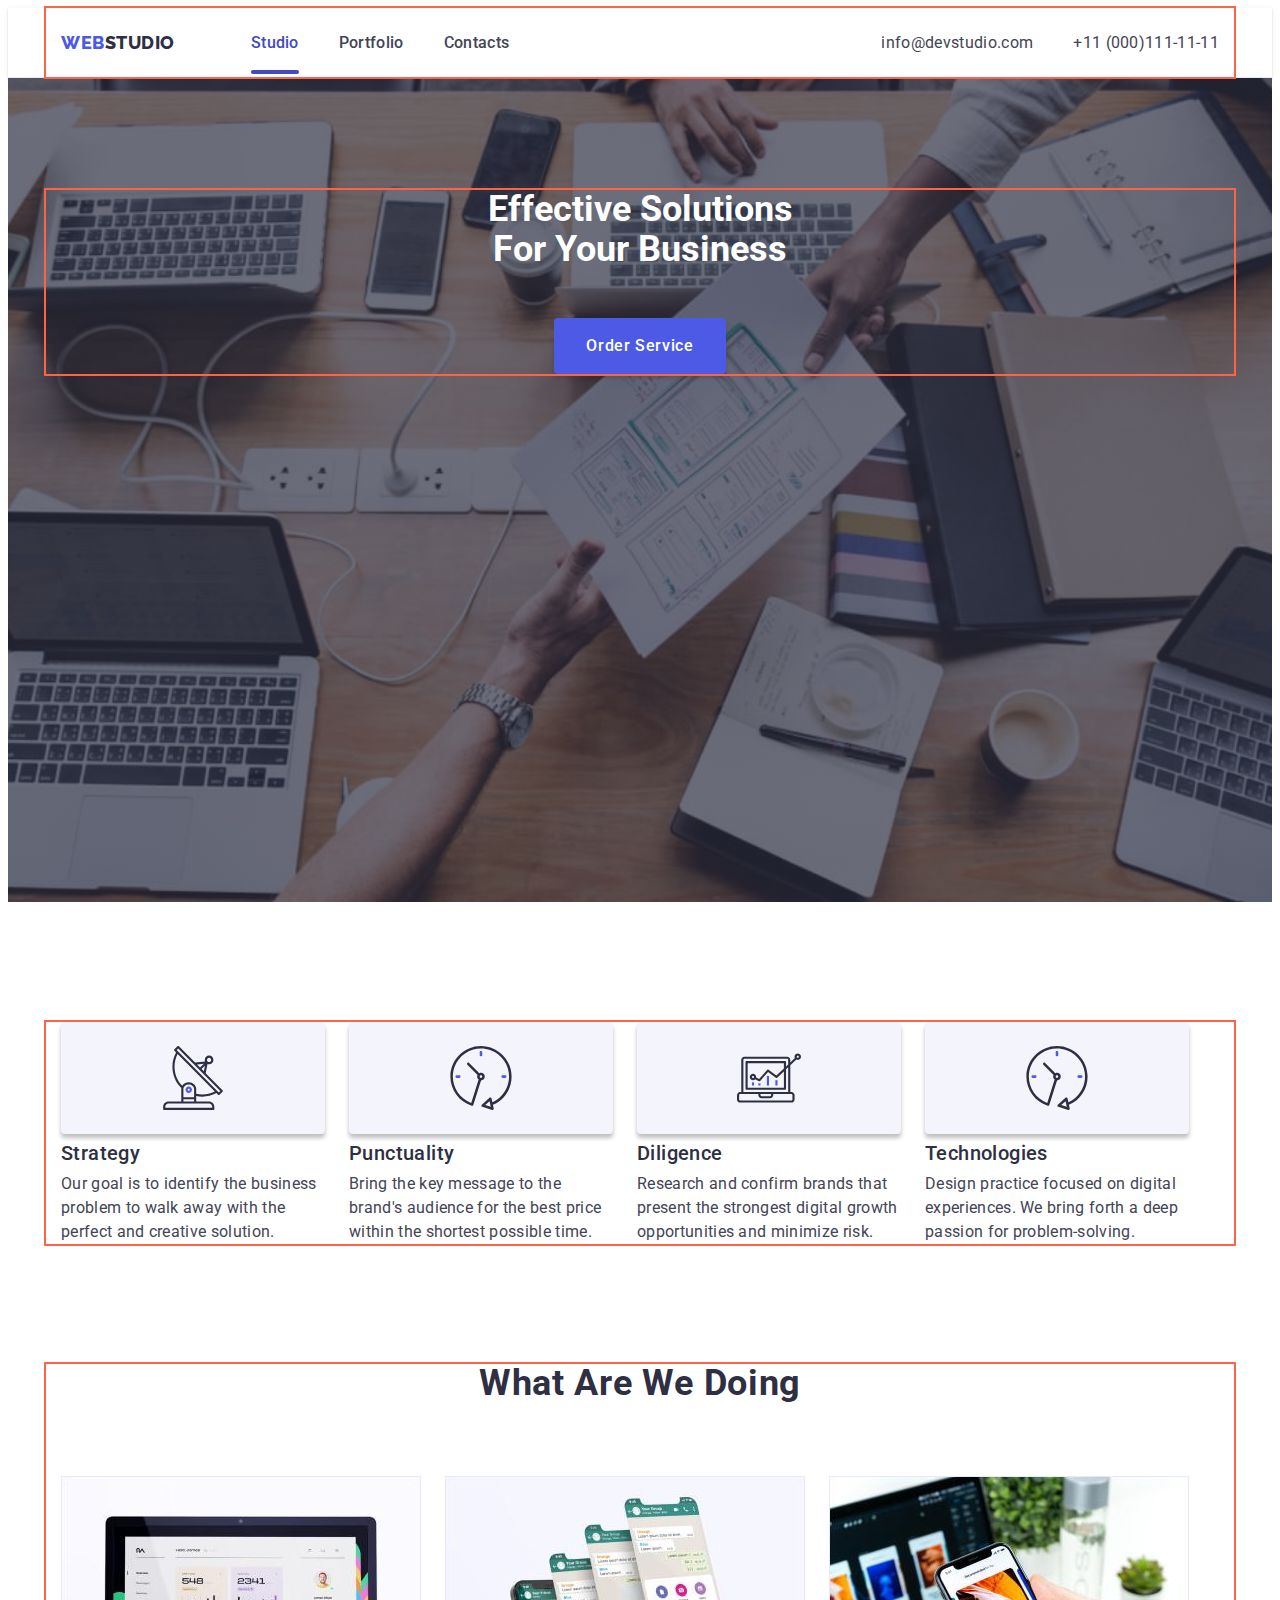
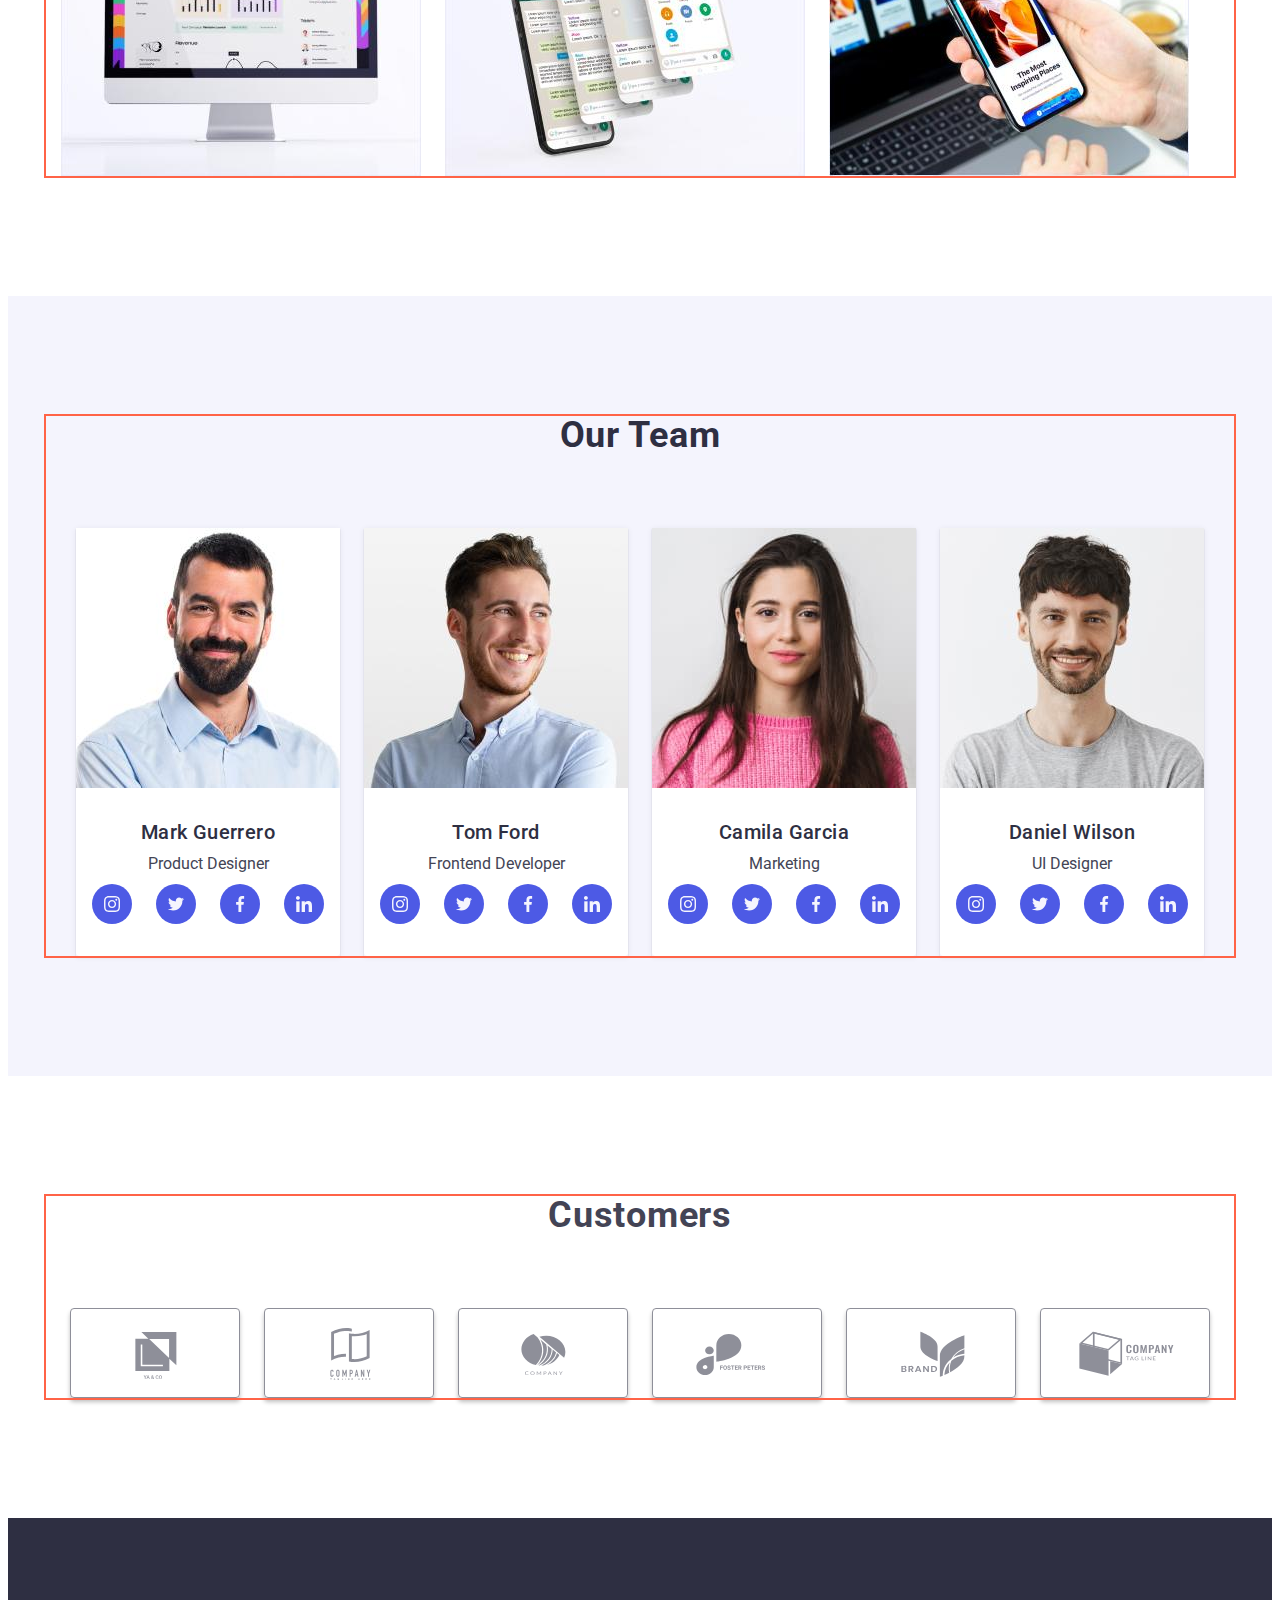
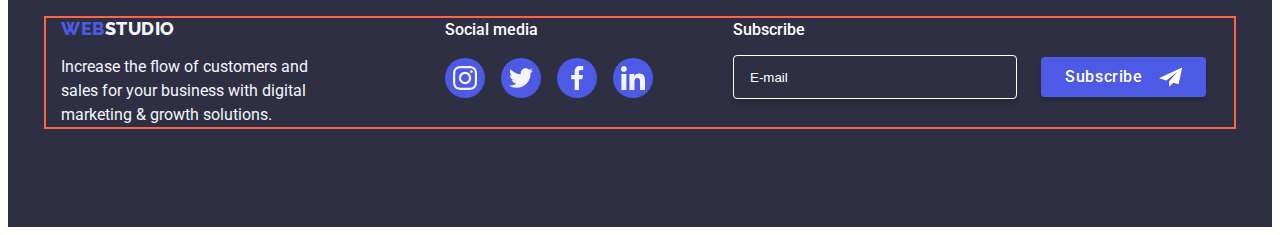
==== index.html @ 915364b1 "final" ====
<!DOCTYPE html>
<html lang="en">

<head>
    <meta charset="UTF-8">
    <meta http-equiv="X-UA-Compatible" content="IE=edge">
    <meta name="viewport" content="width=device-width, initial-scale=1.0">
    <title>WebStudio</title>
    <link rel="preconnect" href="https://fonts.googleapis.com">
    <link rel="preconnect" href="https://fonts.gstatic.com" crossorigin>
    <link
        href="https://fonts.googleapis.com/css2?family=Raleway:wght@800&family=Roboto:wght@400;500;700;900&display=swap"
        rel="stylesheet">
    <link rel="stylesheet" href="https://cdnjs.cloudflare.com/ajax/libs/modern-normalize/1.1.0/modern-normalize.min.css"
        integrity="sha512-wpPYUAdjBVSE4KJnH1VR1HeZfpl1ub8YT/NKx4PuQ5NmX2tKuGu6U/JRp5y+Y8XG2tV+wKQpNHVUX03MfMFn9Q=="
        crossorigin="anonymous" referrerpolicy="no-referrer">
    <link rel="stylesheet" href="./css/styles.css">
</head>

<body>

    <!-- headder -->
    <header class="header">
        <div class="container header-container">
            <nav class="header-nav">
                <a href="./index.html" class="logo link">Web<span class="header-logo">Studio</span> </a>

                <button class="menu-toggler js-open-menu" type="_button" aria-expanded="false"
                    aria-controls="mobile menu">
                    <svg class="toggler-icon" width="32" height="22">
                        <use href="./images/icon.svg#icon-menu-hamburger"></use>
                    </svg>
                </button>
                <ul class="nav-list list">
                    <li class="nav-item"><a href="./index.html" class="header-link link current">Studio</a></li>
                    <li class="nav-item"><a href="./portfolio.html" class="header-link link">Portfolio</a></li>
                    <li class="nav-item"><a href="" class="header-link link">Contacts</a></li>
                </ul>
            </nav>
            <address class="contacts">
                <ul class="contacts-list list">
                    <li class="contact-item"><a href="mailto:info@devstudio.com"
                            class="contact-link link">info@devstudio.com</a></li>
                    <li class="contact-item"><a href="tel:+110001111111" class="contact-link link">+11
                            (000)111-11-11</a></li>
                </ul>
            </address>
        </div>
    </header>
    <main>
        <!-- Hero section -->
        <section class="hero">
            <div class="container">
                <h1 class="hero-title">Effective Solutions
                    for Your Business</h1>
                <button data-modal-open type="button" class="hero-btn btn">Order Service</button>
            </div>



        </section>

        <!-- Features -->
        <section class="features">
            <div class="container">
                <h2 class="title visually-hidden">features</h2>
                <!--  Скрытый заголовок, используем для ассистивных технологий и индексатор -->

                <ul class="features-list list">

                    <li class="features-item">
                        <div class="container-features-icons"> <svg class="features-icon" width="64" height="64">
                                <use href="./images/icon.svg#icon-antenna"></use>
                            </svg></div>

                        <h3 class="features-title title">Strategy</h3>
                        <p class="features-text text">Our goal is to identify the business
                            problem to walk away with the perfect and creative solution.</p>
                    </li>
                    <li class="features-item">
                        <div class="container-features-icons"> <svg class="features-icon" width="64" height="64">
                                <use href="./images/icon.svg#icon-clock"></use>
                            </svg></div>
                        <h3 class="features-title title">Punctuality</h3>
                        <p class="features-text text">Bring the key message to the brand's audience for the best price
                            within the shortest possible
                            time.
                        </p>
                    </li>
                    <li class="features-item">
                        <div class="container-features-icons"> <svg class="features-icon" width="64" height="64">
                                <use href="./images/icon.svg#icon-diagram"></use>
                            </svg></div>
                        <h3 class="features-title title">Diligence</h3>
                        <p class="features-text text">Research and confirm brands that present the strongest digital
                            growth
                            opportunities and minimize
                            risk.
                        </p>
                    </li>
                    <li class="features-item">
                        <div class="container-features-icons"> <svg class="features-icon" width="64" height="64" class="icon-astronaut">
                                <use href="./images/icon.svg#icon-clock"></use>
                            </svg></div>
                        <h3 class="features-title title">Technologies</h3>
                        <p class="features-text text">Design practice focused on digital experiences. We bring forth a
                            deep
                            passion for
                            problem-solving.
                        </p>
                    </li>
                </ul>
            </div>

        </section>

        <!-- What are we doing -->
        <section class="work">
            <div class="container">
                <h2 class="work-title title">What are we doing</h2>
                <ul class="work-list list">
                    <li class="work-item"><img class="work-img" src="./images/Section1-1.jpg" alt="desktop monitor"
                            width="360"></li>
                    <li class="work-item"><img class="work-img" src="./images/Section1-2.jpg" alt="mobile application"
                            width="360"></li>
                    <li class="work-item"><img class="work-img" src="./images/Section1-3.jpg" alt="mobile phone"
                            width="360"></li>

                </ul>
            </div>

        </section>

        <!-- Our Team -->
        <section class="team">
            <div class="container">
                <h2 class="team-title title">Our Team</h2>
                <ul class="team-list list">
                    <li class="team-item"><img class="team-img" src="./images/Mark-Guerrero.jpg"
                            alt="Mark Guerrero's photo" width="264">
                        <div class="team-description">
                            <h3 class=" team-subtitle title">Mark Guerrero</h3>
                            <p class="team-text text">Product Designer</p>
                            <ul class="team-icons-list">
                                <li class="team-icons-item list"><a href="https://www.instagram.com"
                                        aria-label="instagram logo" target="_blank" rel="noopener norefferer"
                                        class="team-icons-link"><svg class="team-icons" width="16" height="16">
                                            <use href="./images/icon.svg#icon-instagram"></use>
                                        </svg></a></li>
                                <li class="team-icons-item list"><a href="https://www.twitter.com"
                                        aria-label="twitter logo" target="_blank" rel="noopener norefferer"
                                        class="team-icons-link"><svg class="team-icons" width="16" height="16">
                                            <use href="./images/icon.svg#icon-twitter"></use>
                                        </svg></a></li>
                                <li class="team-icons-item list"><a href="https://www.facebook.com"
                                        aria-label="facebook logo" target="_blank" rel="noopener norefferer"
                                        class="team-icons-link"><svg class="team-icons" width="16" height="16">
                                            <use href="./images/icon.svg#icon-facebook"></use>
                                        </svg></a></li>
                                <li class="team-icons-item list"><a href="https://wwww.linkedin.com"
                                        aria-label="linkedIn logo" target="_blank" rel="noopener norefferer"
                                        class="team-icons-link"><svg class="team-icons" width="16" height="16">
                                            <use href="./images/icon.svg#icon-linkedin"></use>
                                        </svg></a></li>
                            </ul>
                        </div>

                    </li>
                    <li class="team-item"><img class="team-img" src="./images/Tom-Ford.jpg" alt="Tom Ford's photo"
                            width="264">
                        <div class="team-description">
                            <h3 class=" team-subtitle title">Tom Ford</h3>
                            <p class="team-text text">Frontend Developer</p>
                            <ul class="team-icons-list">
                                <li class="team-icons-item list"><a href="https://www.instagram.com"
                                        aria-label="instagram logo" target="_blank" rel="noopener norefferer"
                                        class="team-icons-link"><svg class="team-icons" width="16" height="16">
                                            <use href="./images/icon.svg#icon-instagram"></use>
                                        </svg></a></li>
                                <li class="team-icons-item list"><a href="https://www.twitter.com"
                                        aria-label="twitter logo" target="_blank" rel="noopener norefferer"
                                        class="team-icons-link"><svg class="team-icons" width="16" height="16">
                                            <use href="./images/icon.svg#icon-twitter"></use>
                                        </svg></a></li>
                                <li class="team-icons-item list"><a href="https://www.facebook.com"
                                        aria-label="facebook logo" target="_blank" rel="noopener norefferer"
                                        class="team-icons-link"><svg class="team-icons" width="16" height="16">
                                            <use href="./images/icon.svg#icon-facebook"></use>
                                        </svg></a></li>
                                <li class="team-icons-item list"><a href="https://wwww.linkedin.com"
                                        aria-label="linkedIn logo" target="_blank" rel="noopener norefferer"
                                        class="team-icons-link"><svg class="team-icons" width="16" height="16">
                                            <use href="./images/icon.svg#icon-linkedin"></use>
                                        </svg></a></li>
                            </ul>
                        </div>

                    </li>
                    <li class="team-item"><img class="team-img" src="./images/Camila-Garcia.jpg"
                            alt="Camila Garcia's photo" width="264">
                        <div class="team-description">
                            <h3 class=" team-subtitle title">Camila Garcia</h3>
                            <p class="team-text text">Marketing</p>
                            <ul class="team-icons-list">
                                <li class="team-icons-item list"><a href="https://www.instagram.com"
                                        aria-label="instagram logo" target="_blank" rel="noopener norefferer"
                                        class="team-icons-link"><svg class="team-icons" width="16" height="16">
                                            <use href="./images/icon.svg#icon-instagram"></use>
                                        </svg></a></li>
                                <li class="team-icons-item list"><a href="https://www.twitter.com"
                                        aria-label="twitter logo" target="_blank" rel="noopener norefferer"
                                        class="team-icons-link"><svg class="team-icons" width="16" height="16">
                                            <use href="./images/icon.svg#icon-twitter"></use>
                                        </svg></a></li>
                                <li class="team-icons-item list"><a href="https://www.facebook.com"
                                        aria-label="facebook logo" target="_blank" rel="noopener norefferer"
                                        class="team-icons-link"><svg class="team-icons" width="16" height="16">
                                            <use href="./images/icon.svg#icon-facebook"></use>
                                        </svg></a></li>
                                <li class="team-icons-item list"><a href="https://wwww.linkedin.com"
                                        aria-label="linkedIn logo" target="_blank" rel="noopener norefferer"
                                        class="team-icons-link"><svg class="team-icons" width="16" height="16">
                                            <use href="./images/icon.svg#icon-linkedin"></use>
                                        </svg></a></li>
                            </ul>
                        </div>

                    </li>
                    <li class="team-item"> <img class="team-img" src="./images/Daniel-Wilson.jpg"
                            alt="Daniel Wilson's photo" width="264">
                        <div class="team-description">
                            <h3 class=" team-subtitle title">Daniel Wilson</h3>
                            <p class="team-text text">UI Designer</p>
                            <ul class="team-icons-list">
                                <li class="team-icons-item list"><a href="https://www.instagram.com"
                                        aria-label="instagram logo" target="_blank" rel="noopener norefferer"
                                        class="team-icons-link"><svg class="team-icons" width="16" height="16">
                                            <use href="./images/icon.svg#icon-instagram"></use>
                                        </svg></a></li>
                                <li class="team-icons-item list"><a href="https://www.twitter.com"
                                        aria-label="twitter logo" target="_blank" rel="noopener norefferer"
                                        class="team-icons-link"><svg class="team-icons" width="16" height="16">
                                            <use href="./images/icon.svg#icon-twitter"></use>
                                        </svg></a></li>
                                <li class="team-icons-item list"><a href="https://www.facebook.com"
                                        aria-label="facebook logo" target="_blank" rel="noopener norefferer"
                                        class="team-icons-link"><svg class="team-icons" width="16" height="16">
                                            <use href="./images/icon.svg#icon-facebook"></use>
                                        </svg></a></li>
                                <li class="team-icons-item list"><a href="https://wwww.linkedin.com"
                                        aria-label="linkedIn logo" target="_blank" rel="noopener norefferer"
                                        class="team-icons-link"><svg class="team-icons" width="16" height="16">
                                            <use href="./images/icon.svg#icon-linkedin"></use>
                                        </svg></a></li>
                            </ul>
                        </div>

                    </li>
                </ul>
            </div>

        </section>

        <!-- Customers -->

        <section class="customers">
            <div class="container">
                <h2 class="customers-title">Customers</h2>
                <ul class="customers-list">
                    <li class="customer-items list"><a href="" target="_blank" rel="noopener norefferer"
                            class="customers-link">
                            <svg width="104" height="56" class="customers-icon">
                                <use href="./images/icon.svg#icon-Logo"></use>
                            </svg>
                        </a></li>
                    <li class="customer-items list"><a href="" target="_blank" rel="noopener norefferer"
                            class="customers-link">
                            <svg width="104" height="56" class="customers-icon">
                                <use href="./images/icon.svg#icon-Logo-1"></use>
                            </svg>
                        </a></li>
                    <li class="customer-items list"><a href="" target="_blank" rel="noopener norefferer"
                            class="customers-link">
                            <svg width="104" height="56" class="customers-icon">
                                <use href="./images/icon.svg#icon-Logo-2"></use>
                            </svg>
                        </a></li>
                    <li class="customer-items list"><a href="" target="_blank" rel="noopener norefferer"
                            class="customers-link">
                            <svg width="104" height="56" class="customers-icon">
                                <use href="./images/icon.svg#icon-Logo-3"></use>
                            </svg>
                        </a></li>
                    <li class="customer-items list"><a href="" target="_blank" rel="noopener norefferer"
                            class="customers-link">
                            <svg width="104" height="56" class="customers-icon">
                                <use href="./images/icon.svg#icon-Logo-4"></use>
                            </svg>
                        </a></li>
                    <li class="customer-items list"><a href="" target="_blank" rel="noopener norefferer"
                            class="customers-link">
                            <svg width="104" height="56" class="customers-icon">
                                <use href="./images/icon.svg#icon-Logo-5"></use>
                            </svg>
                        </a></li>
                </ul>
            </div>

        </section>
        <!-- Footer -->

    </main>
    <footer class="footer">
        <div class="container">
            <div class="container-left">
                <a href="./index.html" class="logo link">Web<span class="footer-logo">Studio</span> </a>
                <p class="footer-text text">Increase the flow of customers and sales for your business with digital
                    marketing &
                    growth solutions.</p>
            </div>

            <div class="container-right">
                <p class="footer-title">Social media</p>
                <ul class="footer-icons-list">
                    <li class="footer-icons-item list">
                        <a href="https://www.instagram.com" aria-label="instagram logo" target="_blank"
                            rel="noopener norefferer" class="footer-icons-link"><svg width="24" height="24"
                                class="footer-icons">
                                <use href="./images/icon.svg#icon-instagram2"></use>
                            </svg></a>
                    </li>
                    <li class="footer-icons-item list">
                        <a href="https://www.twitter.com" aria-label="twitter logo" target="_blank"
                            rel="noopener norefferer" class="footer-icons-link"><svg width="24" height="24"
                                class="footer-icons">
                                <use href="./images/icon.svg#icon-twitter2"></use>
                            </svg></a>
                    </li>
                    <li class="footer-icons-item list">
                        <a href="https://www.facebook.com" aria-label="facebook logo" target="_blank"
                            rel="noopener norefferer" class="footer-icons-link"><svg width="24" height="24"
                                class="footer-icons">
                                <use href="./images/icon.svg#icon-facebook2"></use>
                            </svg></a>
                    </li>
                    <li class="footer-icons-item list">
                        <a href="https://wwww.linkedin.com" aria-label="linkedIn logo" target="_blank"
                            rel="noopener norefferer" class="footer-icons-link"><svg width="24" height="24"
                                class="footer-icons">
                                <use href="./images/icon.svg#icon-linkedin2"></use>
                            </svg></a>
                    </li>
                </ul>
            </div>

            <!-- Subscribe -->

            <!-- Subscribe footer -->

            <div class="subscribe-container">
                <form class="subscribe-form">
                    <label class="subscribe-label" for="subscribe">Subscribe
                    </label>

                    <div class="subscribe-wrapper">
                        <input class="subscribe-input" type="email" name="subscribe" id="subscribe"
                            placeholder="E-mail">

                        <button class="subscribe-btn btn" type="submit">Subscribe <svg class="icon-subscribe" width="24"
                                height="20">
                                <use href="./images/icon.svg#icon-subscribe"></use>
                            </svg></button>
                    </div>
                </form>
            </div>

        </div>
    </footer>

    <!-- Mobile header menu -->


    <div class="menu-container js-menu-container" id="mobile-menu">

            <!-- mobile menu navigation -->
      
            <div class="container mobile-menu-container">
                <button class="menu-toggle js-close-menu">
                    <svg class="icon-menu-close" width="8" height="8">
                        <use href="./images/icon.svg#icon-close-modal"></use>
                    </svg>
                </button> 
                <ul class="nav-list-mobile list">
                    <li class="nav-item-mobile"><a href="./index.html" class="header-link-mobile link current">Studio</a></li>
                    <li class="nav-item-mobile"><a href="./portfolio.html" class="header-link-mobile link">Portfolio</a></li>
                    <li class="nav-item-mobile"><a href="" class="header-link-mobile link">Contacts</a></li>
                </ul>
    
                <!-- mobile menu adress -->
         
   
                <ul class="contacts-list-mobile list">
                    <li class="contact-item-mobile"><a href="tel:+110001111111" class="contact-link-mobile link">+11 (000) 111-11-11</a></li>
                    <li class="contact-item-mobile"><a href="mailto:info@devstudio.com"
                            class="contact-link-mobile link">info@devstudio.com</a></li>
                </ul>
      
    
             <!-- mobile menu social links -->
            <ul class="team-icons-list">
                <li class="team-icons-item list"><a href="https://www.instagram.com"
                        aria-label="instagram logo" target="_blank" rel="noopener norefferer"
                        class="team-icons-link"><svg class="team-icons" width="24" height="24">
                            <use href="./images/icon.svg#icon-instagram2"></use>
                        </svg></a></li>
                <li class="team-icons-item list"><a href="https://www.twitter.com"
                        aria-label="twitter logo" target="_blank" rel="noopener norefferer"
                        class="team-icons-link"><svg class="team-icons" width="24" height="24">
                            <use href="./images/icon.svg#icon-twitter2"></use>
                        </svg></a></li>
                <li class="team-icons-item list"><a href="https://www.facebook.com"
                        aria-label="facebook logo" target="_blank" rel="noopener norefferer"
                        class="team-icons-link"><svg class="team-icons" width="24" height="24">
                            <use href="./images/icon.svg#icon-facebook2"></use>
                        </svg></a></li>
                <li class="team-icons-item list"><a href="https://wwww.linkedin.com"
                        aria-label="linkedIn logo" target="_blank" rel="noopener norefferer"
                        class="team-icons-link"><svg class="team-icons" width="24" height="24">
                            <use href="./images/icon.svg#icon-linkedin2"></use>
                        </svg></a></li>
            </ul></div>
               
      

    </div>

    <!-- Modal window -->

    <div data-modal class="backdrop is-hidden">
        <div class="modal">

            <button data-modal-close class="modal-btn btn">
                <svg class="modal-svg" width="8" height="8">
                    <use href="./images/icon.svg#icon-close-modal"></use>
                </svg>
            </button>

            <form class="modal-form">

                <strong class="modal-text text">Leave your contacts and we will call you back</strong>

                <label for="name" class="label name-label">Name </label>
                <span class="modal-icon-wrapper">
                    <input id="name" class="modal-input input" type="text" name="username">
                    <svg class="modal-icon" width="18" height="24">
                        <use href="./images/icon.svg#name"></use>
                    </svg>
                </span>


                <label for="phone" class="label">Phone</label>
                <span class="modal-icon-wrapper">
                    <input id="phone" class="modal-input input" type="tel" name="userphone">

                    <svg class="modal-icon" width="18" height="24">
                        <use href="./images/icon.svg#phone"></use>
                    </svg>

                </span>

                <label for="mail" class="label" for="email">Email</label>
                <span class="modal-icon-wrapper">
                    <input id="mail" class="modal-input input" type="email" name="email">
                    <svg class="modal-icon" width="18" height="24">
                        <use href="./images/icon.svg#mail"></use>
                    </svg>
                </span>


                <label class="label" for="comment">Comment</label>
                <textarea class="area-input input" name="comment" id="comment" placeholder="Text input"></textarea>


                <div class="agreement-wrapper">
                    <input id="agreement-check" class="input agreement-input visually-hidden" type="checkbox"
                        name="agreement">
                    <label for="agreement-check" class="agreement-label">
                        <span class="agreement-input-wrapper">I accept the terms and conditions of
                            the&nbsp;</span><a class="agreement-link" href="">Privacy Policy</a></label>
                </div>

                <button class="btn agreement-btn" type="submit">Send</button>

            </form>

        </div>
    </div>


    <!-- modal JS scrpit-->
    <script src="./js/mobile-menu.js"></script>
    <script src="./js/modal.js"></script>

</body>

</html>
---- css/styles.css ----
:root {
  --color-iris: #4d5ae5;
  --color-ocean: #404bbf;
  --color-navy-blue: #2e2f42;
  --color-green: #31d0aa;
  --color-slate: #434455;
  --color-light-slate: #8e8f99;
  --color-cornflower: #e7e9fc;
  --color-cloud: #f4f4fd;
  --color-navy-blue-modal: #2e2f42;
  --color-grey: #2e2f42;
  --color-white: #ffffff;
  --color-dairy: #fcfcfc;
  --color-link: #afb1b8;
  --font-main: Roboto, sans-serif;
  --font-logo: Raleway, sans-serif;

  --cubic: cubic-bezier(0.4, 0, 0.2, 1);
}

/* Animations  */

@keyframes horizontal-shaking {
  0% {
    transform: translateX(0);
  }
  1.5%,
  4.5%,
  7.5% {
    transform: translateX(5px);
  }
  3%,
  6%,
  9% {
    transform: translateX(-5px);
  }
  10% {
    transform: translateX(0);
  }
}

@keyframes vertical-shaking {
  0% {
    transform: translateY(0);
  }
  1.5%,
  4.5%,
  7.5% {
    transform: translateY(5px);
  }
  3%,
  6%,
  9% {
    transform: translateY(-5px);
  }
  10% {
    transform: translateY(0);
  }
}

/**
  |============================
  | COMMON SETTINGS
  |============================
*/

body {
  font-family: var(--font-main);

  background-color: var(--color-white);
  color: var(--color-slate);
}

ul {
  margin: 0;
  padding: 0;
}
h1,
h2,
h3,
h4,
h5,
h6,
p {
  margin: 0;
}
img {
  display: block;
}

button {
  cursor: pointer;
}

address {
  font-style: normal;
}

.list {
  list-style: none;
  margin: 0;
  padding: 0;
}

.link {
  text-decoration: none;

  color: currentColor;
}

.title {
  font-size: 20px;
  font-weight: 500;
  line-height: 1.2;
  letter-spacing: 0.02em;
  text-align: center;

  color: var(--color-grey);
}

.text {
  font-size: 16px;
  line-height: 1.5;
}

.btn {
  display: block;

  font-family: inherit;
  font-size: 16px;
  font-weight: 500;
  line-height: 1.5;
  letter-spacing: 0.04em;

  border-radius: 4px;
}

/* container */

.container {
  min-width: 320px;
  width: 428px;
  margin: 0 auto;
  padding-left: 16px;
  padding-right: 16px;

  outline: 2px solid tomato;
}

@media screen and (min-width: 768px) {
  .container {
    width: 768px;
  }
}

@media screen and (min-width: 1158px) {
  .container {
    width: 1158px;

    padding-left: 15px;
    padding-right: 15px;
  }
}

/**
    |============================
    | Header
    |============================
  */

.header {
  width: 100%;

  background-color: var(--color-white);
  border-bottom: 1px solid var(--color-cornflower);
  box-shadow: 0px 2px 1px rgba(46, 47, 66, 0.08),
    0px 1px 1px rgba(46, 47, 66, 0.16), 0px 1px 6px rgba(46, 47, 66, 0.08);
}

/* header-container and navigation */

.header-container {
}

@media screen and (min-width: 768px) {
  .header-container {
    display: flex;
    align-items: center;
    justify-content: space-between;
  }
}

.header-nav {
  display: flex;
  align-items: center;
}

@media screen and (max-width: 767px) {
  .header-nav {
    justify-content: space-between;
  }
}

/* burger  */

.menu-toggler {
  border: none;
  outline: none;

  background-color: transparent;
}
@media screen and (min-width: 768px) {
  .menu-toggler {
    display: none;
  }
}

.toggler-icon {
  stroke: var(--color-navy-blue);
}

/* logo */

.logo {
  display: block;

  font-family: var(--font-logo);
  font-size: 18px;
  font-weight: 800;
  line-height: 1.17;
  letter-spacing: 0.03em;
  text-transform: uppercase;

  color: var(--color-iris);
}

@media screen and (min-width: 768px) {
  .logo {
    margin-right: 121px;
  }
}

@media screen and (min-width: 1158px) {
  .logo {
    margin-right: 76px;
  }
}

/* header-logo */

.header-logo {
  color: var(--color-grey);
}

.header .logo {
  padding-top: 24px;
  padding-bottom: 22px;
}
@media screen and (min-width: 768px) {
  .header .logo {
    padding-bottom: 24px;
  }
}

/* Navigation list and contacts  */

.nav-list {
  display: flex;

  font-weight: 500;
  line-height: 1.5;
  letter-spacing: 0.02em;
}

@media screen and (min-width: 768px) {
  .nav-list {
    gap: 40px;
  }
}

@media screen and (max-width: 767px) {
  .nav-list,
  .contacts {
    display: none;
  }
}

.current {
  position: relative;
}

.current::after {
  content: "";

  position: absolute;
  bottom: -22px;

  display: block;
  width: 100%;
  height: 4px;
  border-radius: 2px;

  background-color: var(--color-ocean);
}

.contacts-list {
  display: flex;
  flex-direction: column;
  gap: 12px;

  font-size: 12px;
  line-height: 1.17;
  letter-spacing: 0.04em;
}

@media screen and (min-width: 1158px) {
  .contacts-list {
    flex-direction: row;
    gap: 40px;

    font-size: 16px;
    line-height: 1.5;
    letter-spacing: 0.02em;
  }
}

.contact-link {
  transition: color 250ms var(--cubic);
}

.contact-link:hover,
.contact-link:focus {
  color: var(--color-ocean);
}

/**
  |============================
  | HERO SECTION
  |============================
*/

.hero {
  max-width: 428px;
  height: 432px;
  margin-right: auto;
  margin-left: auto;
  padding-top: 112px;
  padding-bottom: 112px;

  text-align: center;

  background-image: linear-gradient(
      rgba(46, 47, 66, 0.7),
      rgba(46, 47, 66, 0.7)
    ),
    url(../images/hero.jpg);
  background-color: var(--color-navy-blue-modal);
  background-repeat: no-repeat;
  background-position: center;
  background-size: cover;
}

@media only screen and (min-width: 768px) {
  .hero {
    max-width: 768px;
    height: 436px;
  }
}

@media only screen and (min-width: 1158px) {
  .hero {
    max-width: 1440px;
    height: 600px;
  }
}

.hero .container {
  display: flex;
  flex-direction: column;
  gap: 72px;
  align-items: center;
  justify-content: space-between;
}

@media only screen and (min-width: 768px) {
  .hero .container {
    gap: 36px;
  }
}

@media only screen and (min-width: 1158px) {
  .hero .container {
    gap: 48px;
  }
}

.hero-title {
  max-width: 320px;

  font-size: 36px;
  line-height: 1.11;
  text-transform: capitalize;

  color: var(--color-white);
}

.hero-btn {
  min-width: 169px;
  min-height: 56px;
  padding: 16px 32px;

  background-color: var(--color-iris);
  color: var(--color-white);
  border: none;
  box-shadow: 0px 4px 4px 0px rgba(0, 0, 0, 0.15);

  transition-property: background-color;
  transition-duration: 250ms;
  transition-timing-function: var(--cubic);

  animation: horizontal-shaking 6s infinite;
}

.hero-btn:hover,
.hero-btn:focus {
  background-color: var(--color-ocean);
}

/**
  |============================
  | Features
  |============================
*/

.features {
  padding-bottom: 96px;
  padding-top: 96px;
}

@media only screen and (min-width: 1158px) {
  .features {
    padding-top: 120px;
    padding-bottom: 120px;
  }
}

.features-list {
  display: flex;
  flex-wrap: wrap;
  row-gap: 72px;
}

@media only screen and (min-width: 768px) {
  .features-list {
    column-gap: 24px;
  }
}

@media only screen and (min-width: 768px) {
  .features-item {
    width: 356px;
  }
}

@media only screen and (min-width: 1158px) {
  .features-item {
    width: 264px;
  }
}

.features-title {
  margin-bottom: 8px;

  text-align: center;

  font-size: 36px;
  font-weight: 700;
  letter-spacing: 0.02em;
  line-height: 1.11;
}

@media only screen and (min-width: 768px) {
  .features-title {
    text-align: left;
  }
}

@media only screen and (min-width: 1158px) {
  .features-title {
    font-size: 20px;
    font-weight: 500;
  }
}

.features-text {
  font-weight: 500;
  letter-spacing: 0.02em;
}

@media only screen and (min-width: 1158px) {
  .features-text {
    font-weight: 400;
  }
}

/* icons  */

.container-features-icons {
  display: flex;
  justify-content: center;
  align-items: center;

  width: 264px;
  height: 112px;
  margin-bottom: 8px;
  border-radius: 4px;

  background-color: var(--color-cloud);
  box-shadow: 0px 4px 4px 0px rgba(0, 0, 0, 0.25);
}

@media only screen and (max-width: 1157px) {
  .container-features-icons {
    display: none;
  }
}

/**
  |============================
  | What re we doing
  |============================
*/

.work {
  padding-bottom: 120px;
}
@media only screen and (max-width: 1157px) {
  .work {
    display: none;
  }
}

.work-title {
  margin-bottom: 72px;

  font-size: 36px;
  font-weight: 700;
  text-align: center;
  line-height: 1.11;
  letter-spacing: 0.02em;
  text-transform: capitalize;
}

.work-list {
  display: flex;
  gap: 24px;
  width: calc((100%-48px) / 3);
}

/**
  |============================
  | Our Team
  |============================
*/

.team {
  padding-top: 96px;
  padding-bottom: 96px;

  background-color: var(--color-cloud);
}

@media only screen and (min-width: 1158px) {
  .team {
    padding-top: 120px;
    padding-bottom: 120px;
  }
}

@media only screen and (min-width: 768px) and (max-width: 1157px) {
  .team > .container {
    padding-left: 108px;
    padding-right: 108px;
  }
}
.team-title {
  font-size: 36px;
  font-weight: 700;
  line-height: 1.11;
  letter-spacing: 0.02em;
  text-align: center;

  margin-bottom: 72px;
}

.team-list {
  display: flex;
  flex-wrap: wrap;
  gap: 72px;
  justify-content: center;
}

@media only screen and (min-width: 768px) {
  .team-list {
    gap: 24px;
  }
}

@media only screen and (min-width: 768px) and (max-width: 1157px) {
  .team-list {
    /* padding-left: 92px;
    padding-right: 92px; */

    row-gap: 64px;
  }
}

.team-item {
  box-shadow: 0px 2px 1px 0px rgba(46, 47, 66, 0.08),
    0px 1px 1px 0px rgba(46, 47, 66, 0.16),
    0px 1px 6px 0px rgba(46, 47, 66, 0.08);
}

.team-description {
  display: flex;
  flex-direction: column;
  align-items: center;

  gap: 8px;
  padding: 32px 16px;

  background-color: var(--color-white);

  border-radius: 0px 0px 4px 4px;
}

.team-icons-list {
  display: flex;
  gap: 24px;
}

/**
  |============================
  | Customers
  |============================
*/

.customers {
  padding-top: 96px;
  padding-bottom: 96px;
}

@media only screen and (min-width: 1158px) {
  .customers {
    padding-top: 120px;
    padding-bottom: 120px;
  }
}

@media only screen and (min-width: 768px) and (max-width: 1157px) {
  .customers > .container {
    padding-left: 108px;
    padding-right: 108px;
  }
}

.customers-title {
  margin-bottom: 72px;

  font-size: 36px;
  font-weight: 700;
  line-height: 1.11;
  letter-spacing: 0.02em;

  text-align: center;
}

.customers-list {
  display: flex;
  flex-wrap: wrap;
  gap: 72px;
  column-gap: 16px;
  justify-content: center;
  align-items: center;
}

@media only screen and (min-width: 768px) {
  .customers-list {
    column-gap: 24px;
  }
}

.customers-link {
  width: 190px;
  height: 88px;

  display: flex;
  align-items: center;
  justify-content: center;

  color: var(--color-light-slate);
  border: 1px solid var(--color-light-slate);
  border-radius: 4px;
  box-shadow: 0px 4px 4px 0px rgba(0, 0, 0, 0.25);

  transition-property: background-color, color;
  transition-duration: 250ms;
  transition-timing-function: var(--cubic);
}

@media only screen and (min-width: 768px) {
  .customers-link {
    width: 168px;
  }
}

.customers-icon {
  fill: currentColor;
}

.customers-link:hover,
.customers-link:focus {
  color: var(--color-ocean);
  border-color: var(--color-ocean);
}

/**
  |============================
  | Footer
  |============================
*/

.footer {
  padding-top: 96px;
  padding-bottom: 96px;

  background-color: var(--color-navy-blue-modal);
}

@media only screen and (min-width: 1158px) {
  .footer {
    padding-top: 100px;
    padding-bottom: 100px;
  }
}

.footer > .container {
  display: flex;
  flex-wrap: wrap;
  gap: 72px;
 
  align-items: center;
}



@media only screen and (max-width: 767px) {
  .footer > .container {
    justify-content: center;
  }
}

@media only screen and (min-width: 768px) {
  .footer > .container {
    gap: 16px;
    row-gap: 72px;
    align-items: baseline;
  }
}

@media only screen and (min-width: 768px) and (max-width: 1157px) {
  .footer > .container {
    padding-left: 108px;
  }
}

@media only screen and (min-width: 1158px) {
  
  .footer > .container{

    gap: 80px;
    
  }
}

.container-left {
  width: 268px;

  text-align: center;

}


@media only screen and (min-width: 768px) {
  .container-left {
    width: 264px;

    text-align: left;
  }
}

@media only screen and (min-width: 1158px) {
  .container-left  {
    
    margin-right: 40px;
  }
}


.footer .logo {
  display: inline-block;
  margin-bottom: 16px;
}

.footer-logo {
  color: var(--color-cloud);
}

.footer-text {
  text-align: left;

  color: var(--color-cloud);
}

.container-right {
  text-align: center;
}

@media only screen and (min-width: 768px) {
   .container-right {

    text-align: left;
    
  }
}

.footer-title {
  margin-bottom: 16px;

  font-weight: 500;
  line-height: 1.5;

  color: var(--color-white);
}

/* icons */

.footer-icons-list {
  display: flex;
  gap: 16px;
}

.footer-icons-item {
  width: 40px;
  height: 40px;
}

.footer-icons {
  fill: var(--color-cloud);
}

.footer-icons-link {
  width: 100%;
  height: 100%;

  display: flex;
  justify-content: center;
  align-items: center;

  background-color: var(--color-iris);
  border-radius: 50%;

  transition-property: background-color;
  transition-duration: 250ms;
  transition-timing-function: var(--cubic);
}

.footer-icons-link:hover,
.footer-icons-link:focus {
  background-color: var(--color-green);
}

/* footer-subscribe */

.subscribe-label {
  display: block;
  margin-bottom: 16px;

  font-weight: 500;
  text-align: center;

  color: var(--color-white);
}

@media only screen and (min-width: 768px) {
  .subscribe-label {
    text-align: left;
  }
}

.subscribe-wrapper {
  display: flex;
  flex-direction: column;
  gap: 16px;
  align-items: center;
}

@media only screen and (min-width: 768px) {
  .subscribe-wrapper {
    flex-direction: row;
    gap: 24px;
  }
}

.subscribe-input {
  /* 
  width: 264px; */
  display: block;
  width: 398px;
  height: 40px;
  padding-left: 16px;
  border: 1px solid var(--color-white);
  border-radius: 4px;

  color: var(--color-white);
  background-color: transparent;
  box-shadow: 0px 4px 4px 0px rgba(0, 0, 0, 0.15);
}

@media only screen and (min-width: 768px) {
  .subscribe-input {
    width: 264px;
  }
}

.subscribe-input::placeholder {
  color: var(--color-white);
}

.subscribe-btn {
  display: flex;
  gap: 16px;
  align-items: center;

  padding: 8px 24px;
  width: 165px;
  height: 40px;
  border: none;

  background-color: var(--color-iris);
  color: var(--color-white);
  box-shadow: 0px 4px 4px rgba(0, 0, 0, 0.15);

  animation: vertical-shaking 6s infinite;
}

.footer-btn:hover,
.footer-btn:focus {
  background-color: var(--color-ocean);
}

/**
  |============================
  | Mobile header menu
  |============================
*/

.menu-container {
  position: fixed;
  top: 0;
  left: 0;
  width: 100%;
  height: 100%;
  z-index: 666;
  overflow: auto;

  transform: translateX(100%);
  transition: transform 250ms var(--cubic);
}

.menu-container.is-open {
  transform: translateX(0);
}

.mobile-menu-container {
  position: relative;

  padding-top: 80px;
  padding-right: 35px;
  padding-bottom: 40px;
  padding-left: 40px;

  background-color: #ffffff;
}

.menu-toggle {
  position: absolute;
  top: 24px;
  right: 24px;
  display: flex;
  align-items: center;
  justify-content: center;

  width: 24px;
  height: 24px;
  border: 1px solid var(--color-cornflower);
  border-radius: 50%;

  color: var(--color-navy-blue);
  background-color: transparent;
}

.icon-menu-close {
  fill: currentColor;
}

/* nav list mobile */

.nav-list-mobile {
  font-size: 36px;
  font-weight: 700;
  line-height: 1.11;

  margin-bottom: 284px;

  color: var(--color-navy-blue);
}

.nav-item-mobile:not(:last-child) {
  margin-bottom: 40px;
}

.header-link-mobile:hover,
.header-link-mobile:focus {
  color: var(--color-ocean);
}

.current {
  color: var(--color-ocean);
}

/* menu adress mobile  */

.contacts-list-mobile {
  margin-bottom: 40px;
}

.contact-item-mobile:nth-child(1) {
  margin-bottom: 40px;

  font-size: 36px;
  font-weight: 700;
  text-transform: capitalize;
  line-height: 1.11;
  letter-spacing: 0.02em;

  color: var(--color-iris);
}

.contact-item-mobile:last-child {
  font-size: 20px;
  font-weight: 500;
  line-height: 1.2;
}

/* mobile social links  */

.mobile-menu-container .team-icons-list {
  display: flex;
  gap: 56px;
  align-items: center;
}

.team-icons-item {
  width: 40px;
  height: 40px;
}

.team-icons {
  fill: var(--color-cloud);
}

.team-icons-link {
  width: 100%;
  height: 100%;

  display: flex;
  justify-content: center;
  align-items: center;

  background-color: var(--color-iris);
  border-radius: 50%;

  transition-property: background-color;
  transition-duration: 250ms;
  transition-timing-function: var(--cubic);
}

.team-icons-link:hover,
.team-icons-link:focus {
  background-color: var(--color-ocean);
}

/**
  |============================
  | Modal window
  |============================
*/

.backdrop {
  position: fixed;
  top: 0;
  left: 0;

  width: 100%;
  height: 100%;

  background: rgba(46, 47, 66, 0.4);

  opacity: 1;
  transition: opacity 250ms var(--cubic), visibility 250ms var(--cubic);
}

.backdrop.is-hidden .modal {
  transform: scale(1.2) translate(-50%, -50%);
  opacity: 0;
}

.modal {
  position: absolute;
  top: 50%;
  left: 50%;

  width: 408px;
  min-height: 584px;

  padding-top: 72px;
  padding-right: 24px;
  padding-bottom: 24px;
  padding-left: 24px;

  background-color: var(--color-dairy);
  border-radius: 4px;
  box-shadow: 0px 2px 1px 0px rgba(0, 0, 0, 0.2),
    0px 1px 3px 0px rgba(0, 0, 0, 0.12), 0px 1px 1px 0px rgba(0, 0, 0, 0.14);

  opacity: 1;
  transform: scale(1) translate(-50%, -50%);
  transition: transform 250ms cubic-bezier(0.4, 0, 0.2, 1),
    opacity 250ms cubic-bezier(0.4, 0, 0.2, 1);
}

@media only screen and (max-width: 767px) {
  .modal {
    width: 392px;
  }
}

.modal-btn {
  position: absolute;
  top: 24px;
  right: 24px;
  width: 24px;
  height: 24px;

  display: flex;
  justify-content: center;
  align-items: center;

  fill: #2e2f42;
  background-color: var(--color-cornflower);
  border-radius: 50%;
  border: 1px solid rgba(0, 0, 0, 0.1);

  transition: color 250ms var(--cubic), background-color 250ms var(--cubic);
}

.modal-btn:hover,
.modal-btn:focus {
  color: var(--color-white);
  background-color: var(--color-ocean);
}

.modal-btn:hover .modal-svg,
.modal-btn:focus .modal-svg {
  fill: currentColor;
}

/* Modal field */

.modal-form {
  display: flex;
  flex-direction: column;
}

.modal-icon-wrapper {
  display: block;

  position: relative;
}

.modal-icon {
  position: absolute;
  top: 50%;
  left: 16px;

  transform: translateY(-50%);

  fill: var(--color-navy-blue);

  transition: fill 250ms var(--cubic);
}

.modal-text {
  margin-bottom: 16px;

  letter-spacing: 0.01em;
  font-weight: 500;
}

.label {
  margin-top: 8px;
  margin-bottom: 4px;

  text-align: left;

  font-size: 12px;
  line-height: 1.17;
  letter-spacing: 0.01em;

  color: var(--color-light-slate);
}

.name-label {
  margin-top: 0;

  letter-spacing: 0.04em;
}

.modal-input {
  width: 100%;
  height: 40px;

  padding-left: 38px;

  border: 1px solid rgba(46, 47, 66, 0.4);
  border-radius: 4px;

  transition: border-color 250ms var(--cubic);
}

.modal-input:focus {
  outline: none;
  border-color: var(--color-iris);
}

.modal-input:focus + .modal-icon {
  fill: var(--color-iris);
}

.area-input {
  resize: none;

  height: 120px;
  padding: 8px 16px;
  margin-bottom: 16px;

  line-height: 1.17;

  border-radius: 4px;

  transition: border-color 250ms var(--cubic);
}

.area-input:focus {
  outline: none;
  border-color: var(--color-iris);
}

.area-input::placeholder {
  font-size: 12px;

  color: rgba(46, 47, 66, 0.4);
}

.agreement-label {
  display: flex;
  align-items: center;

  margin-bottom: 24px;
}

.agreement-input-wrapper {
  margin-left: 8px;

  font-size: 12px;
  line-height: 1.17;

  color: var(--color-light-slate);
}

.agreement-label::before {
  content: "";

  display: inline-block;
  width: 16px;
  height: 16px;

  border: 1px solid rgba(46, 47, 66, 0.4);
  border-radius: 2px;

  transition: background-color 250ms var(--cubic),
    border-color 250ms var(--cubic);
}

.agreement-input:checked + .agreement-label::before {
  background-image: url(/images/check-mark.svg);
  background-size: 10px 8px;
  background-repeat: no-repeat;
  background-position: center;

  background-color: var(--color-iris);
  border-color: var(--color-iris);
}

.agreement-link {
  font-size: 12px;

  color: var(--color-iris);
}

.agreement-btn {
  width: 169px;
  min-height: 54px;
  border: none;
  margin: 0 auto;

  color: var(--color-white);
  background-color: var(--color-iris);
  box-shadow: 0px 4px 4px 0px rgba(0, 0, 0, 0.15);
}

.agreement-btn:hover,
.agreement-btn:focus {
  background-color: var(--color-ocean);
}

/* -*-*-*-*-*-*-*-*-*-*-*-*-*-*-*-*-*-*-*-*-*-*-*-* */

/**
   |============================
    Utilites
   |============================
 */
.visually-hidden {
  position: absolute;
  width: 1px;
  height: 1px;

  margin: -1px;
  border: 0;
  padding: 0;

  white-space: nowrap;
  clip-path: inset(100%);
  clip: rect(0 0 0 0);
  overflow: hidden;
}

.is-hidden {
  visibility: hidden;
  opacity: 0;
  pointer-events: none;
}
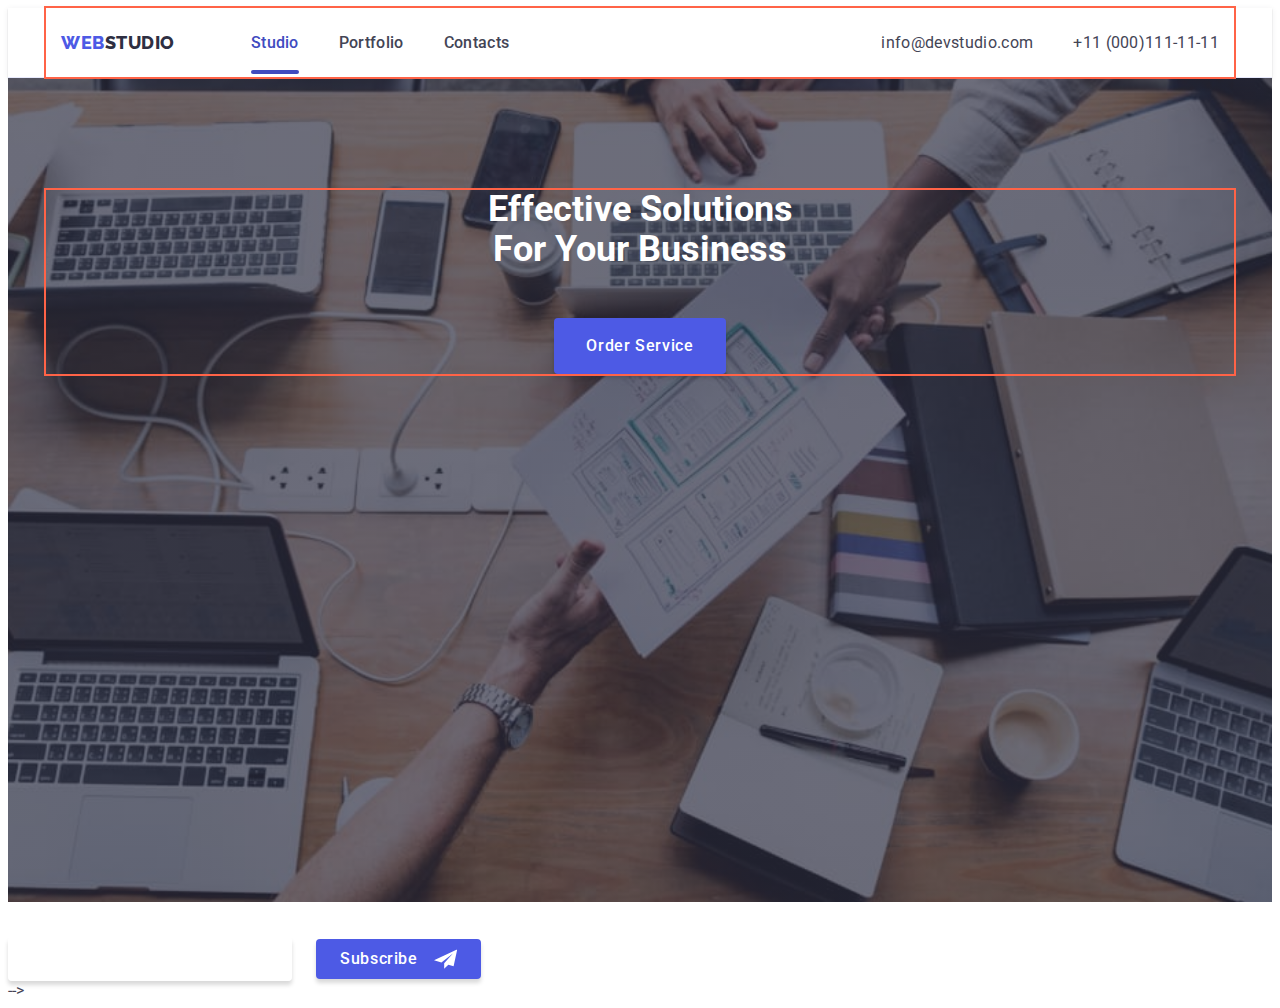
==== commit 11858828: "final" ====
--- a/index.html
+++ b/index.html
@@ -61,10 +61,10 @@
         </section>
 
         <!-- Features -->
-        <section class="features">
+        <!-- <section class="features">
             <div class="container">
                 <h2 class="title visually-hidden">features</h2>
-                <!--  Скрытый заголовок, используем для ассистивных технологий и индексатор -->
+              
 
                 <ul class="features-list list">
 
@@ -112,10 +112,10 @@
                 </ul>
             </div>
 
-        </section>
+        </section> -->
 
         <!-- What are we doing -->
-        <section class="work">
+        <!-- <section class="work">
             <div class="container">
                 <h2 class="work-title title">What are we doing</h2>
                 <ul class="work-list list">
@@ -129,10 +129,10 @@
                 </ul>
             </div>
 
-        </section>
+        </section> -->
 
         <!-- Our Team -->
-        <section class="team">
+        <!-- <section class="team">
             <div class="container">
                 <h2 class="team-title title">Our Team</h2>
                 <ul class="team-list list">
@@ -259,11 +259,11 @@
                 </ul>
             </div>
 
-        </section>
+        </section> -->
 
         <!-- Customers -->
 
-        <section class="customers">
+        <!-- <section class="customers">
             <div class="container">
                 <h2 class="customers-title">Customers</h2>
                 <ul class="customers-list">
@@ -306,11 +306,11 @@
                 </ul>
             </div>
 
-        </section>
+        </section> -->
         <!-- Footer -->
 
     </main>
-    <footer class="footer">
+    <!-- <footer class="footer">
         <div class="container">
             <div class="container-left">
                 <a href="./index.html" class="logo link">Web<span class="footer-logo">Studio</span> </a>
@@ -375,7 +375,7 @@
             </div>
 
         </div>
-    </footer>
+    </footer> -->
 
     <!-- Mobile header menu -->
 
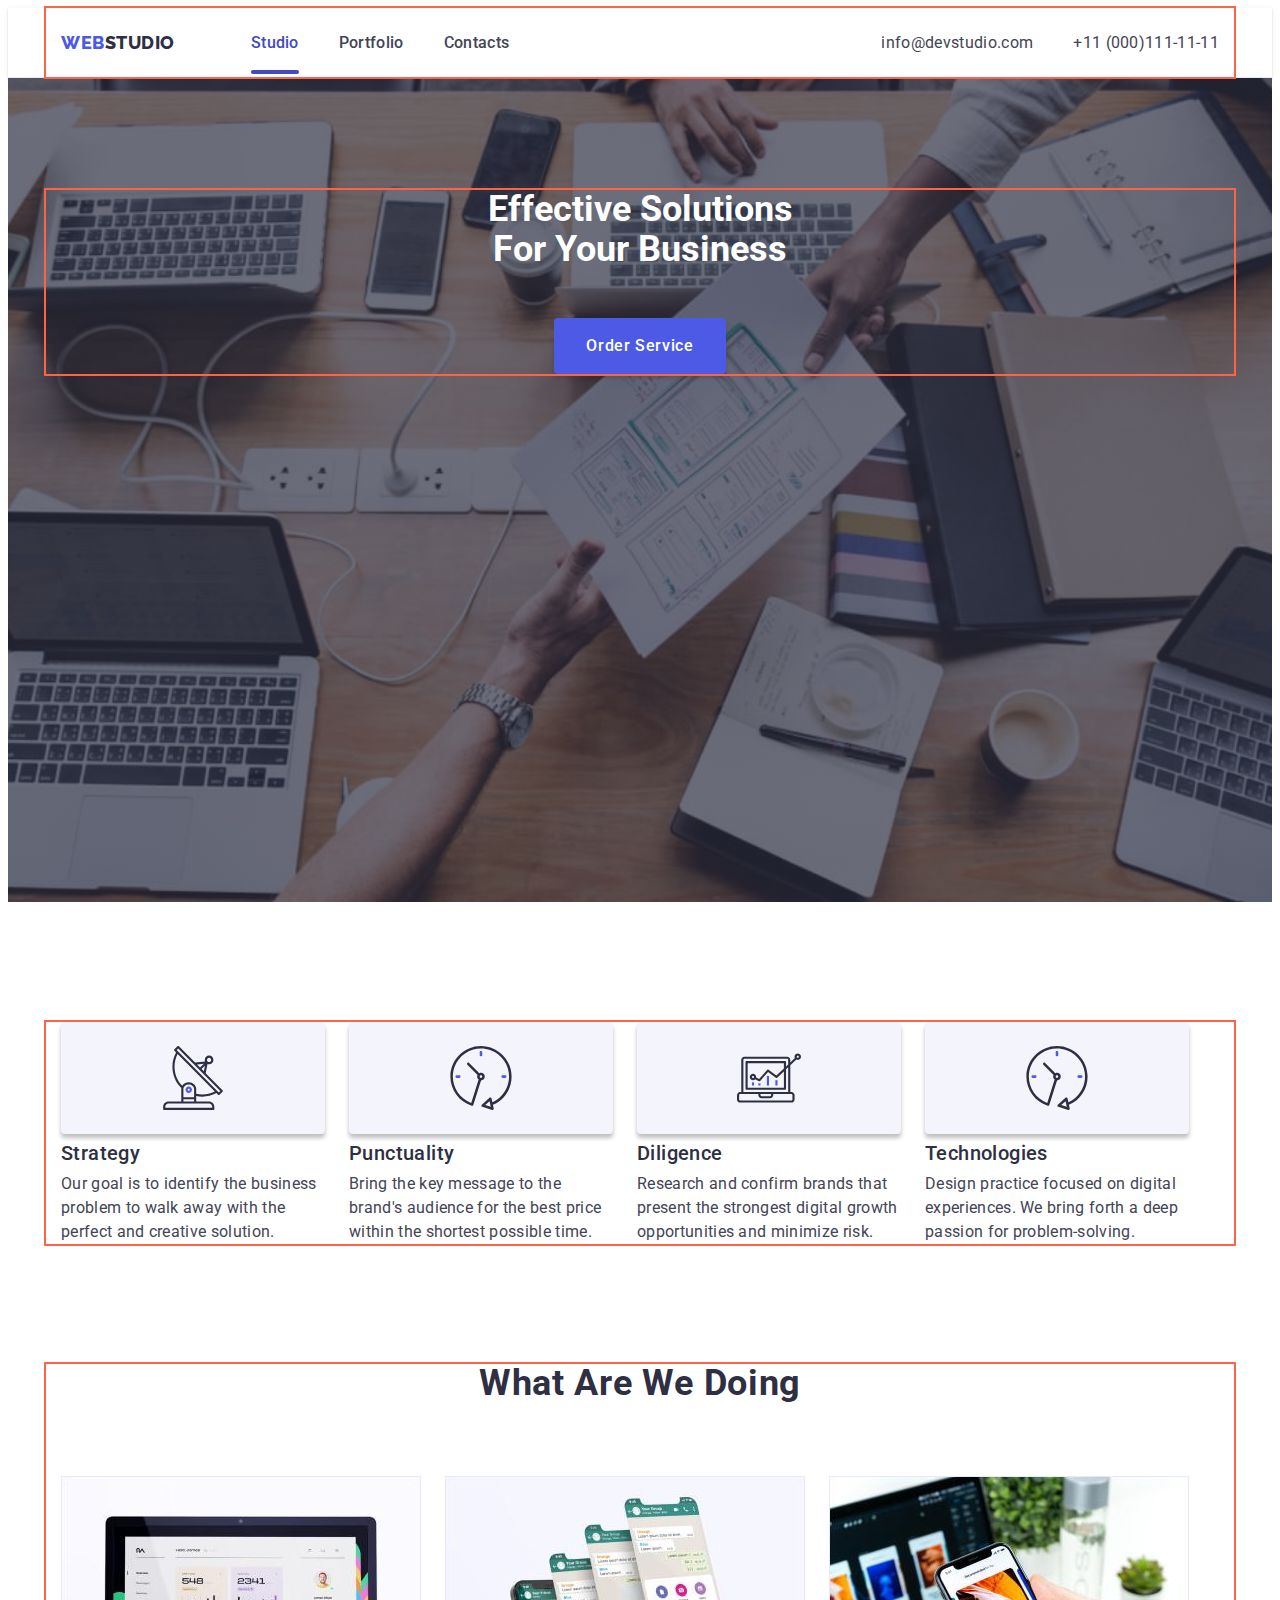
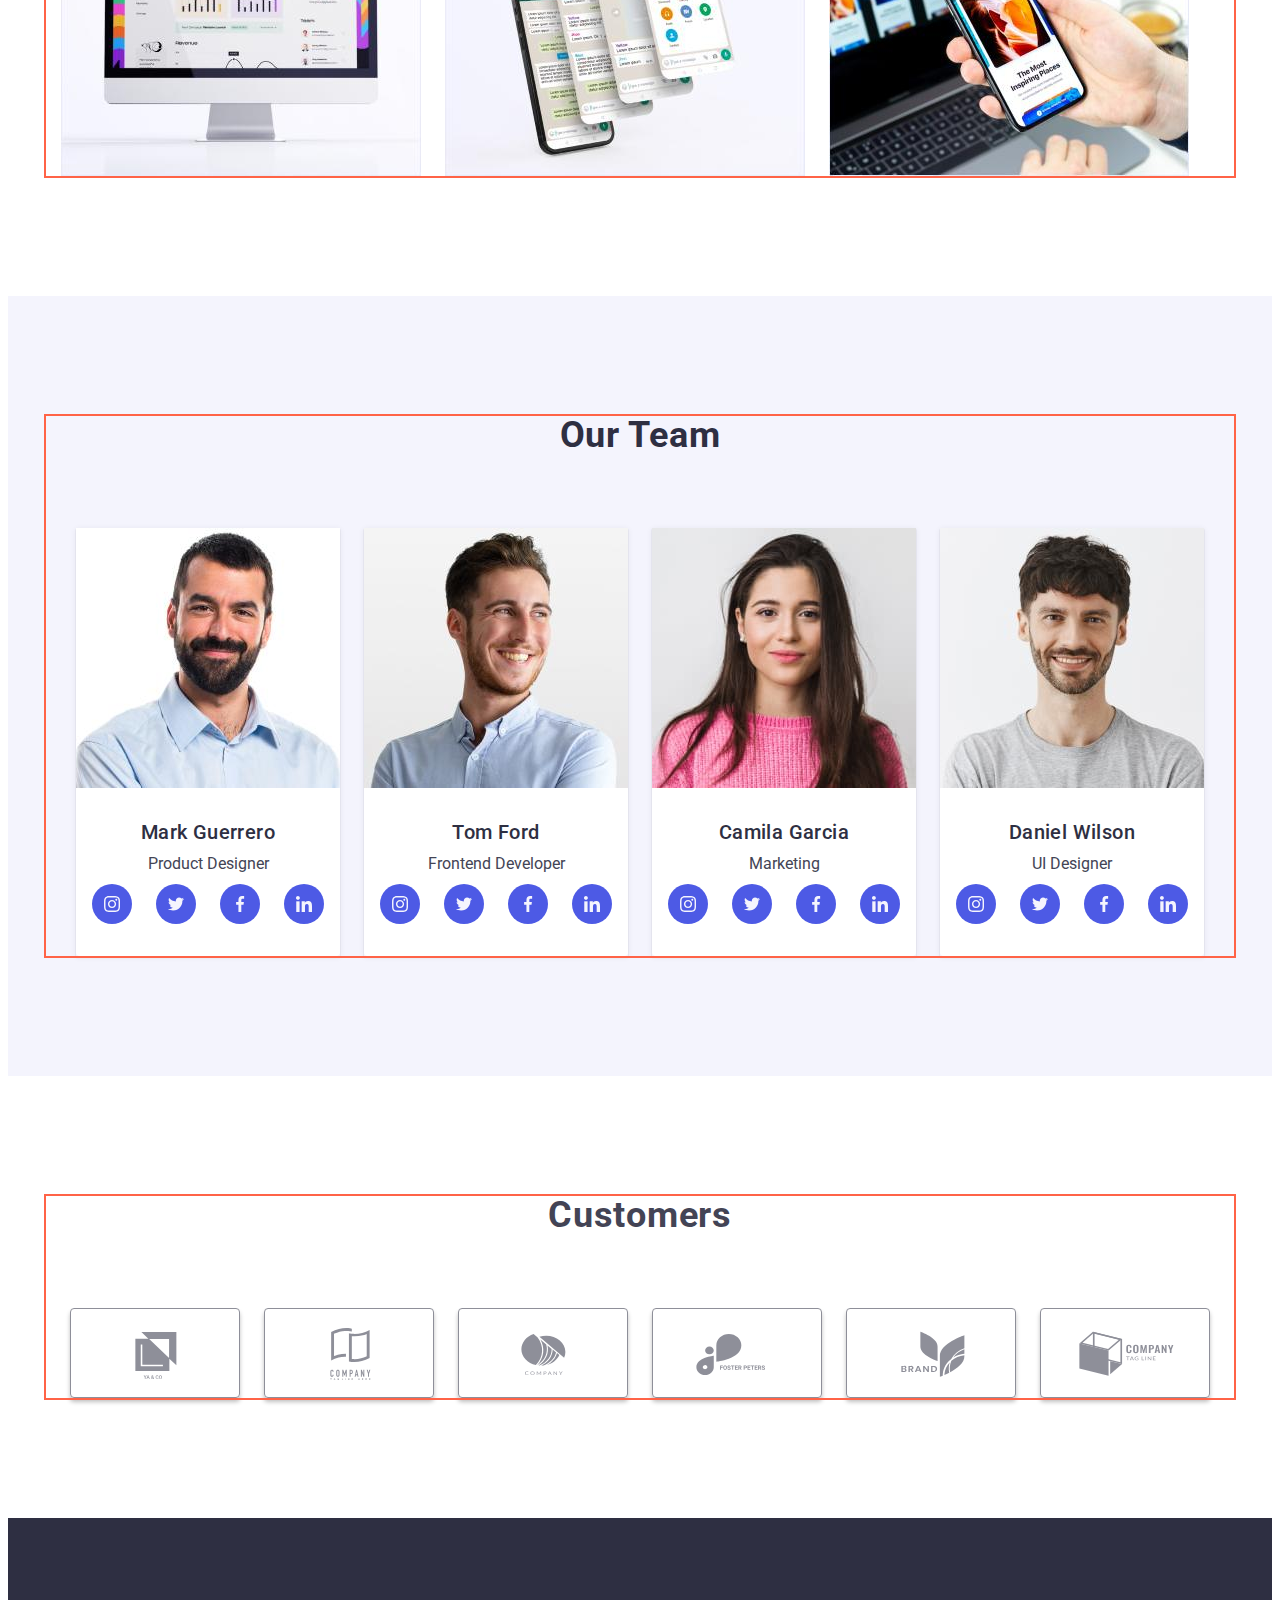
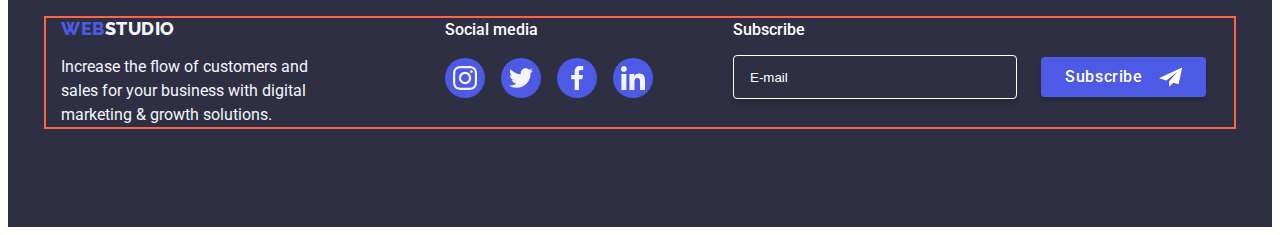
==== commit 1330945f: "final" ====
--- a/index.html
+++ b/index.html
@@ -61,7 +61,7 @@
         </section>
 
         <!-- Features -->
-        <!-- <section class="features">
+        <section class="features">
             <div class="container">
                 <h2 class="title visually-hidden">features</h2>
               
@@ -112,10 +112,10 @@
                 </ul>
             </div>
 
-        </section> -->
+        </section>
 
         <!-- What are we doing -->
-        <!-- <section class="work">
+        <section class="work">
             <div class="container">
                 <h2 class="work-title title">What are we doing</h2>
                 <ul class="work-list list">
@@ -129,10 +129,10 @@
                 </ul>
             </div>
 
-        </section> -->
+        </section>
 
         <!-- Our Team -->
-        <!-- <section class="team">
+        <section class="team">
             <div class="container">
                 <h2 class="team-title title">Our Team</h2>
                 <ul class="team-list list">
@@ -259,11 +259,11 @@
                 </ul>
             </div>
 
-        </section> -->
+        </section>
 
         <!-- Customers -->
 
-        <!-- <section class="customers">
+        <section class="customers">
             <div class="container">
                 <h2 class="customers-title">Customers</h2>
                 <ul class="customers-list">
@@ -306,11 +306,11 @@
                 </ul>
             </div>
 
-        </section> -->
+        </section>
         <!-- Footer -->
 
     </main>
-    <!-- <footer class="footer">
+    <footer class="footer">
         <div class="container">
             <div class="container-left">
                 <a href="./index.html" class="logo link">Web<span class="footer-logo">Studio</span> </a>
@@ -353,8 +353,6 @@
                 </ul>
             </div>
 
-            <!-- Subscribe -->
-
             <!-- Subscribe footer -->
 
             <div class="subscribe-container">
@@ -375,7 +373,7 @@
             </div>
 
         </div>
-    </footer> -->
+    </footer> 
 
     <!-- Mobile header menu -->
 
--- a/css/styles.css
+++ b/css/styles.css
@@ -139,13 +139,13 @@
 
 .container {
   min-width: 320px;
-  width: 428px;
   margin: 0 auto;
   padding-left: 16px;
   padding-right: 16px;
 
   outline: 2px solid tomato;
 }
+
 
 @media screen and (min-width: 768px) {
   .container {
@@ -916,7 +916,7 @@
   /* 
   width: 264px; */
   display: block;
-  width: 398px;
+  width: 100%;
   height: 40px;
   padding-left: 16px;
   border: 1px solid var(--color-white);
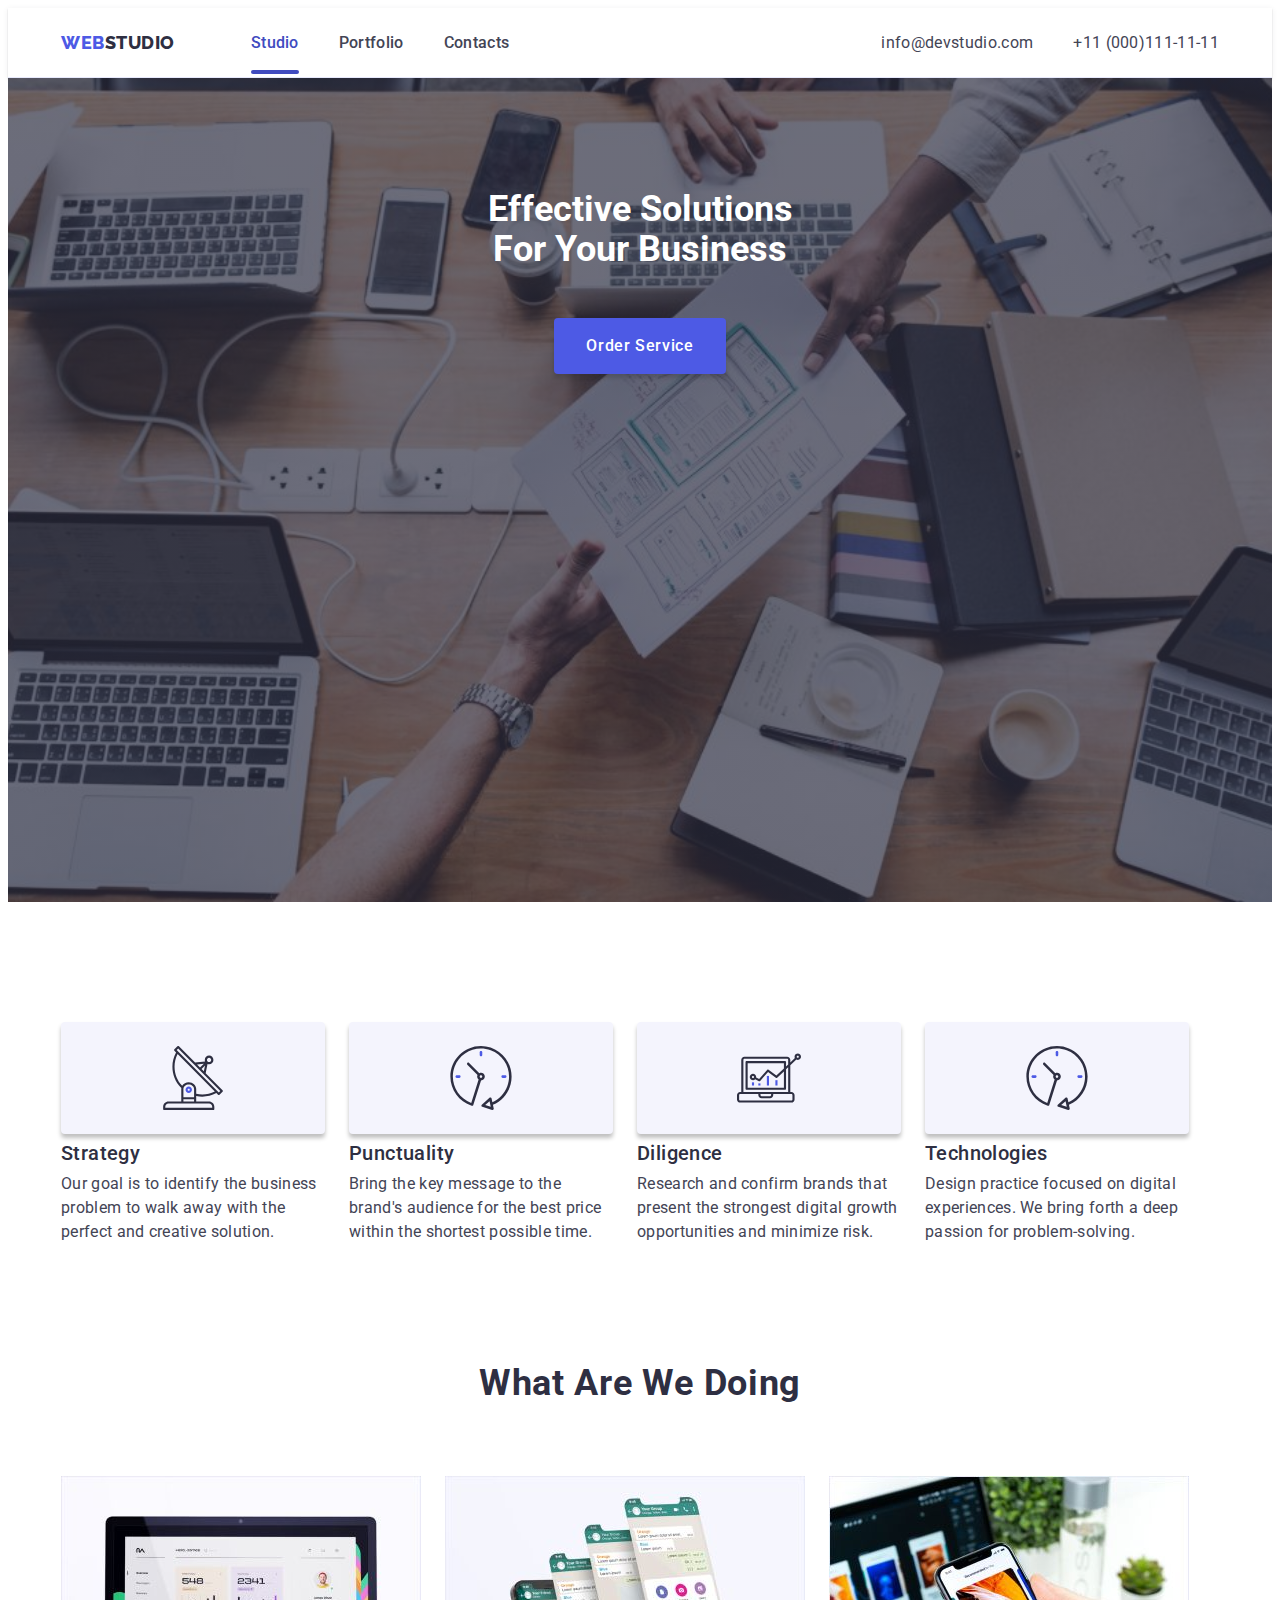
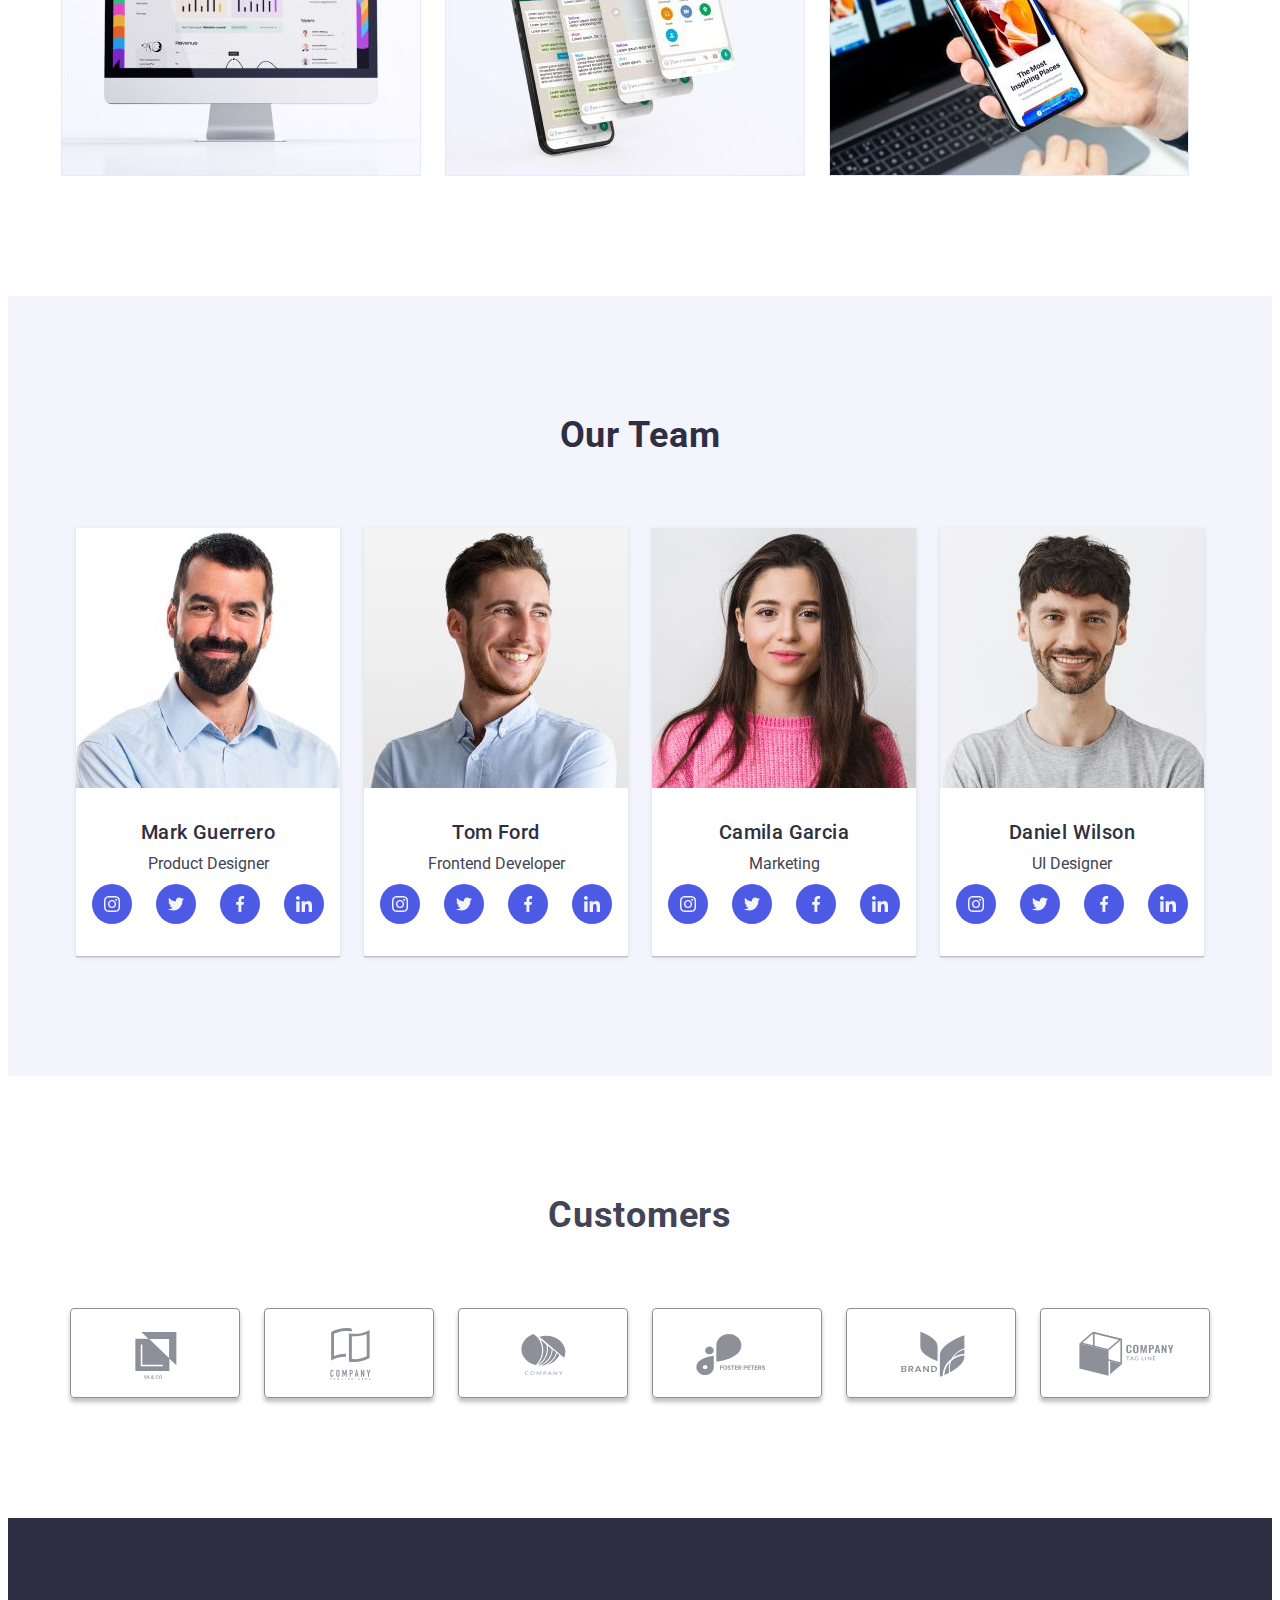
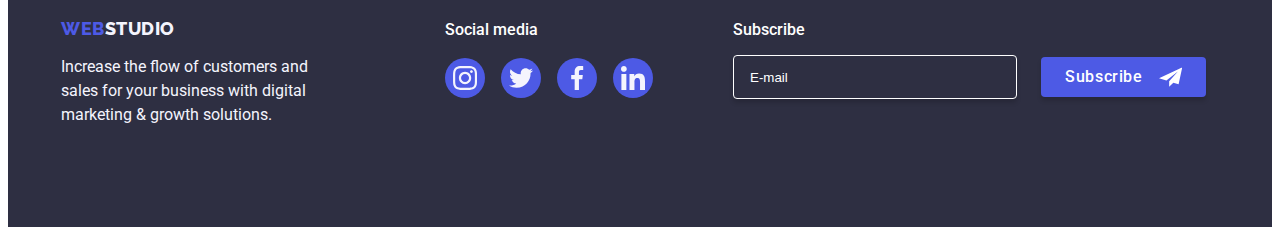
==== commit f72cb974: "final" ====
--- a/index.html
+++ b/index.html
@@ -118,13 +118,10 @@
         <section class="work">
             <div class="container">
                 <h2 class="work-title title">What are we doing</h2>
-                <ul class="work-list list">
-                    <li class="work-item"><img class="work-img" src="./images/Section1-1.jpg" alt="desktop monitor"
-                            width="360"></li>
-                    <li class="work-item"><img class="work-img" src="./images/Section1-2.jpg" alt="mobile application"
-                            width="360"></li>
-                    <li class="work-item"><img class="work-img" src="./images/Section1-3.jpg" alt="mobile phone"
-                            width="360"></li>
+                <ul class="work-list list">    
+                    <li class="work-item"><img srcset="./images/Wwd/1wwd@1x.jpg 1x, ./images/Wwd/1wwd@2x.jpg 2x " src="./images/Wwd/1wwd@1x.jpg" alt="desktop monitor" width="360"></li>
+                    <li class="work-item"> <img srcset="./images/Wwd/2wwd@1x.jpg 1x, ./images/Wwd/2wwd@2x.jpg 2x " src="./images/Wwd/2wwd@1x.jpg" alt="mobile application" width="360"></li>
+                    <li class="work-item"> <img srcset="./images/Wwd/3wwd@1x.jpg 1x, ./images/Wwd/3wwd@2x.jpg 2x " src="./images/Wwd/3wwd@1x.jpg" alt="mobile phone" width="360"></li>
 
                 </ul>
             </div>
@@ -136,8 +133,9 @@
             <div class="container">
                 <h2 class="team-title title">Our Team</h2>
                 <ul class="team-list list">
-                    <li class="team-item"><img class="team-img" src="./images/Mark-Guerrero.jpg"
-                            alt="Mark Guerrero's photo" width="264">
+                    <li class="team-item">
+                        
+                        <img srcset="./images/Team/team_1@1x.jpg 1x, ./images/Team/team_1@2x.jpg 2x" src="./images/Team/team_1@1x.jpg" alt="Mark Guerrero's photo" width="264px">
                         <div class="team-description">
                             <h3 class=" team-subtitle title">Mark Guerrero</h3>
                             <p class="team-text text">Product Designer</p>
@@ -166,8 +164,7 @@
                         </div>
 
                     </li>
-                    <li class="team-item"><img class="team-img" src="./images/Tom-Ford.jpg" alt="Tom Ford's photo"
-                            width="264">
+                    <li class="team-item"><img srcset="./images/Team/team_2@1x.jpg 1x, ./images/Team/team_2@2x.jpg 2x" src="./images/Team/team_2@1x.jpg" alt="Tom Ford's photo" width="264px">
                         <div class="team-description">
                             <h3 class=" team-subtitle title">Tom Ford</h3>
                             <p class="team-text text">Frontend Developer</p>
@@ -196,8 +193,7 @@
                         </div>
 
                     </li>
-                    <li class="team-item"><img class="team-img" src="./images/Camila-Garcia.jpg"
-                            alt="Camila Garcia's photo" width="264">
+                    <li class="team-item"><img srcset="./images/Team/team_3@1x.jpg 1x, ./images/Team/team_3@2x.jpg 2x" src="./images/Team/team_3@1x.jpg" alt="Camia Garica's photo" width="264px">
                         <div class="team-description">
                             <h3 class=" team-subtitle title">Camila Garcia</h3>
                             <p class="team-text text">Marketing</p>
@@ -226,8 +222,7 @@
                         </div>
 
                     </li>
-                    <li class="team-item"> <img class="team-img" src="./images/Daniel-Wilson.jpg"
-                            alt="Daniel Wilson's photo" width="264">
+                    <li class="team-item"> <img srcset="./images/Team/team_4@1x.jpg 1x, ./images/Team/team_4@2x.jpg 2x" src="./images/Team/team_4@1x.jpg" alt="Daniel's photo" width="264px">
                         <div class="team-description">
                             <h3 class=" team-subtitle title">Daniel Wilson</h3>
                             <p class="team-text text">UI Designer</p>
--- a/css/styles.css
+++ b/css/styles.css
@@ -71,6 +71,10 @@
   color: var(--color-slate);
 }
 
+body.modal-open {
+  overflow: hidden;
+}
+
 ul {
   margin: 0;
   padding: 0;
@@ -138,24 +142,22 @@
 /* container */
 
 .container {
-  min-width: 320px;
+  max-width: 428px;
   margin: 0 auto;
   padding-left: 16px;
   padding-right: 16px;
 
-  outline: 2px solid tomato;
-}
-
+}
 
 @media screen and (min-width: 768px) {
   .container {
-    width: 768px;
+    max-width: 768px;
   }
 }
 
 @media screen and (min-width: 1158px) {
   .container {
-    width: 1158px;
+    max-width: 1158px;
 
     padding-left: 15px;
     padding-right: 15px;
@@ -178,9 +180,6 @@
 }
 
 /* header-container and navigation */
-
-.header-container {
-}
 
 @media screen and (min-width: 768px) {
   .header-container {
@@ -340,7 +339,7 @@
 */
 
 .hero {
-  max-width: 428px;
+  max-width: 768px;
   height: 432px;
   margin-right: auto;
   margin-left: auto;
@@ -353,18 +352,75 @@
       rgba(46, 47, 66, 0.7),
       rgba(46, 47, 66, 0.7)
     ),
-    url(../images/hero.jpg);
+    url(../images/hero/Hero_mobile_@1x.jpg);
   background-color: var(--color-navy-blue-modal);
   background-repeat: no-repeat;
   background-position: center;
   background-size: cover;
 }
 
+@media screen and (min-device-pixel-ratio: 2),
+  screen and (min-resolution: 192dpi),
+  screen and (min-resolution: 2dppx) {
+  .hero {
+    background-image: linear-gradient(
+        rgba(46, 47, 66, 0.7),
+        rgba(46, 47, 66, 0.7)
+      ),
+      url(../images/hero/Hero_mobile_@2x.jpg);
+  }
+}
+
+@media only screen and (min-width: 428px) {
+  .hero {
+    background-image: linear-gradient(
+        rgba(46, 47, 66, 0.7),
+        rgba(46, 47, 66, 0.7)
+      ),
+      url(../images/hero/Hero_tablet_@1x.jpg);
+  }
+
+  @media screen and (min-device-pixel-ratio: 2),
+    screen and (min-resolution: 192dpi),
+    screen and (min-resolution: 2dppx) {
+    .hero {
+      background-image: linear-gradient(
+          rgba(46, 47, 66, 0.7),
+          rgba(46, 47, 66, 0.7)
+        ),
+        url(../images/hero/Hero_tablet_@2x.jpg);
+    }
+  }
+}
+
+
+
 @media only screen and (min-width: 768px) {
   .hero {
-    max-width: 768px;
+    max-width: 1158px;
     height: 436px;
-  }
+     
+    background-image: linear-gradient(
+      rgba(46, 47, 66, 0.7),
+      rgba(46, 47, 66, 0.7)
+    ),
+    url(../images/hero/Hero_desktop_@1x.jpg);
+
+  }
+
+  @media screen and (min-device-pixel-ratio: 2),
+  screen and (min-resolution: 192dpi),
+  screen and (min-resolution: 2dppx) {
+  .hero {
+    background-image: linear-gradient(
+        rgba(46, 47, 66, 0.7),
+        rgba(46, 47, 66, 0.7)
+      ),
+      url(../images/hero/Hero_desktop_@2x.jpg);
+  }
+}
+
+  
 }
 
 @media only screen and (min-width: 1158px) {
@@ -608,9 +664,6 @@
 
 @media only screen and (min-width: 768px) and (max-width: 1157px) {
   .team-list {
-    /* padding-left: 92px;
-    padding-right: 92px; */
-
     row-gap: 64px;
   }
 }
@@ -684,6 +737,12 @@
   align-items: center;
 }
 
+@media only screen and (max-width: 427px) {
+  .customers-list {
+    gap: 42px;
+  }
+}
+
 @media only screen and (min-width: 768px) {
   .customers-list {
     column-gap: 24px;
@@ -748,11 +807,9 @@
   display: flex;
   flex-wrap: wrap;
   gap: 72px;
- 
+
   align-items: center;
 }
-
-
 
 @media only screen and (max-width: 767px) {
   .footer > .container {
@@ -775,11 +832,8 @@
 }
 
 @media only screen and (min-width: 1158px) {
-  
-  .footer > .container{
-
+  .footer > .container {
     gap: 80px;
-    
   }
 }
 
@@ -787,9 +841,7 @@
   width: 268px;
 
   text-align: center;
-
-}
-
+}
 
 @media only screen and (min-width: 768px) {
   .container-left {
@@ -800,12 +852,10 @@
 }
 
 @media only screen and (min-width: 1158px) {
-  .container-left  {
-    
+  .container-left {
     margin-right: 40px;
   }
 }
-
 
 .footer .logo {
   display: inline-block;
@@ -827,10 +877,8 @@
 }
 
 @media only screen and (min-width: 768px) {
-   .container-right {
-
+  .container-right {
     text-align: left;
-    
   }
 }
 
@@ -961,6 +1009,152 @@
 
 /**
   |============================
+  | PORTFOLIO
+  |============================
+*/
+
+.filter {
+
+  padding-top:96px;
+  padding-bottom:96px;
+
+}
+
+.filter-list {
+
+  display: flex;
+  justify-content: center;
+  gap: 24px;
+  margin-bottom: 72px;
+
+}
+
+.filter-btn {
+
+  min-width: 101px;
+  min-height: 48px;
+
+  padding: 12px 24px;
+  border: 1px solid var(--color-cornflower);
+
+  color: var(--color-iris);
+  background-color: var(--color-cloud);
+
+  transition-property: color, background-color, box-shadow,border;
+  transition-duration: 250ms;
+  transition-timing-function: var(--cubic);
+
+}
+
+.filter-btn:focus,
+.filter-btn:hover {
+
+  border: 1px solid transparent;
+  color: var(--color-white);
+  background-color: var(--color-ocean);
+  box-shadow: 0px 2px 2px 0px rgba(0, 0, 0, 0.12),
+    0px 2px 1px 0px rgba(0, 0, 0, 0.08), 0px 3px 1px 0px rgba(0, 0, 0, 0.1);
+
+}
+
+/* Portfolio */
+
+.portfolio-list {
+
+  display: flex;
+  flex-wrap: wrap;
+  gap: 24px;
+  row-gap: 48px;
+  flex-basis: calc((100%-48px) / 3);
+
+}
+
+.portfolio-item {
+
+  background-color: var(--color-white);
+
+}
+
+.portfolio-link {
+  
+  display: block;
+
+  transition-property: background-color, box-shadow;
+  transition-duration: 250ms;
+  transition-timing-function: var(--cubic);
+
+}
+
+.portfolio-link:hover,
+.portfolio-link:focus {
+
+  background-color: var(--color-white);
+  box-shadow:
+   0px 1px 6px rgba(46, 47, 66, 0.08),
+    0px 1px 1px rgba(46, 47, 66, 0.16), 
+    0px 2px 1px rgba(46, 47, 66, 0.08);
+
+}
+
+.portfolio-title {
+
+  margin-bottom: 8px;
+
+  text-align: inherit;
+
+}
+
+.card-set {
+
+  padding: 32px 16px;
+
+  border: 1px solid var(--color-cornflower);
+  border-top: none;
+
+}
+
+/* Portfolio card actions */
+
+ .product-thumb {
+
+  position: relative;
+  overflow: hidden;
+  
+ }
+
+ .thumb-text {
+
+  position: absolute;
+  top: 0;
+  left: 0;
+  width: 100%;
+  height: 100%;
+
+  color: var(--color-cloud);
+  background-color: var(--color-iris);
+
+  transform: translateY(100%);
+  transition: transform 250ms ease;
+ 
+ }
+
+ .product-text {
+
+  margin-top: 40px;
+  margin-left: 32px;
+  margin-right: 32px;
+
+ }
+
+ .portfolio-link:hover .thumb-text {
+    
+  transform: translateY(0);
+   
+ }
+
+
+/**
+  |============================
   | Mobile header menu
   |============================
 */
@@ -1026,6 +1220,12 @@
   color: var(--color-navy-blue);
 }
 
+@media only screen and (max-width: 427px) {
+  .nav-list-mobile {
+    margin-bottom: 190px;
+  }
+}
+
 .nav-item-mobile:not(:last-child) {
   margin-bottom: 40px;
 }
@@ -1057,6 +1257,12 @@
   color: var(--color-iris);
 }
 
+@media only screen and (max-width: 427px) {
+  .contact-item-mobile:nth-child(1) {
+    font-size: 25px;
+  }
+}
+
 .contact-item-mobile:last-child {
   font-size: 20px;
   font-weight: 500;
@@ -1071,6 +1277,12 @@
   align-items: center;
 }
 
+@media only screen and (max-width: 427px) {
+  .mobile-menu-container .team-icons-list {
+    gap: 30px;
+  }
+}
+
 .team-icons-item {
   width: 40px;
   height: 40px;
@@ -1153,6 +1365,12 @@
 @media only screen and (max-width: 767px) {
   .modal {
     width: 392px;
+  }
+}
+
+@media only screen and (max-width: 391px) {
+  .modal {
+    width: 320px;
   }
 }
 
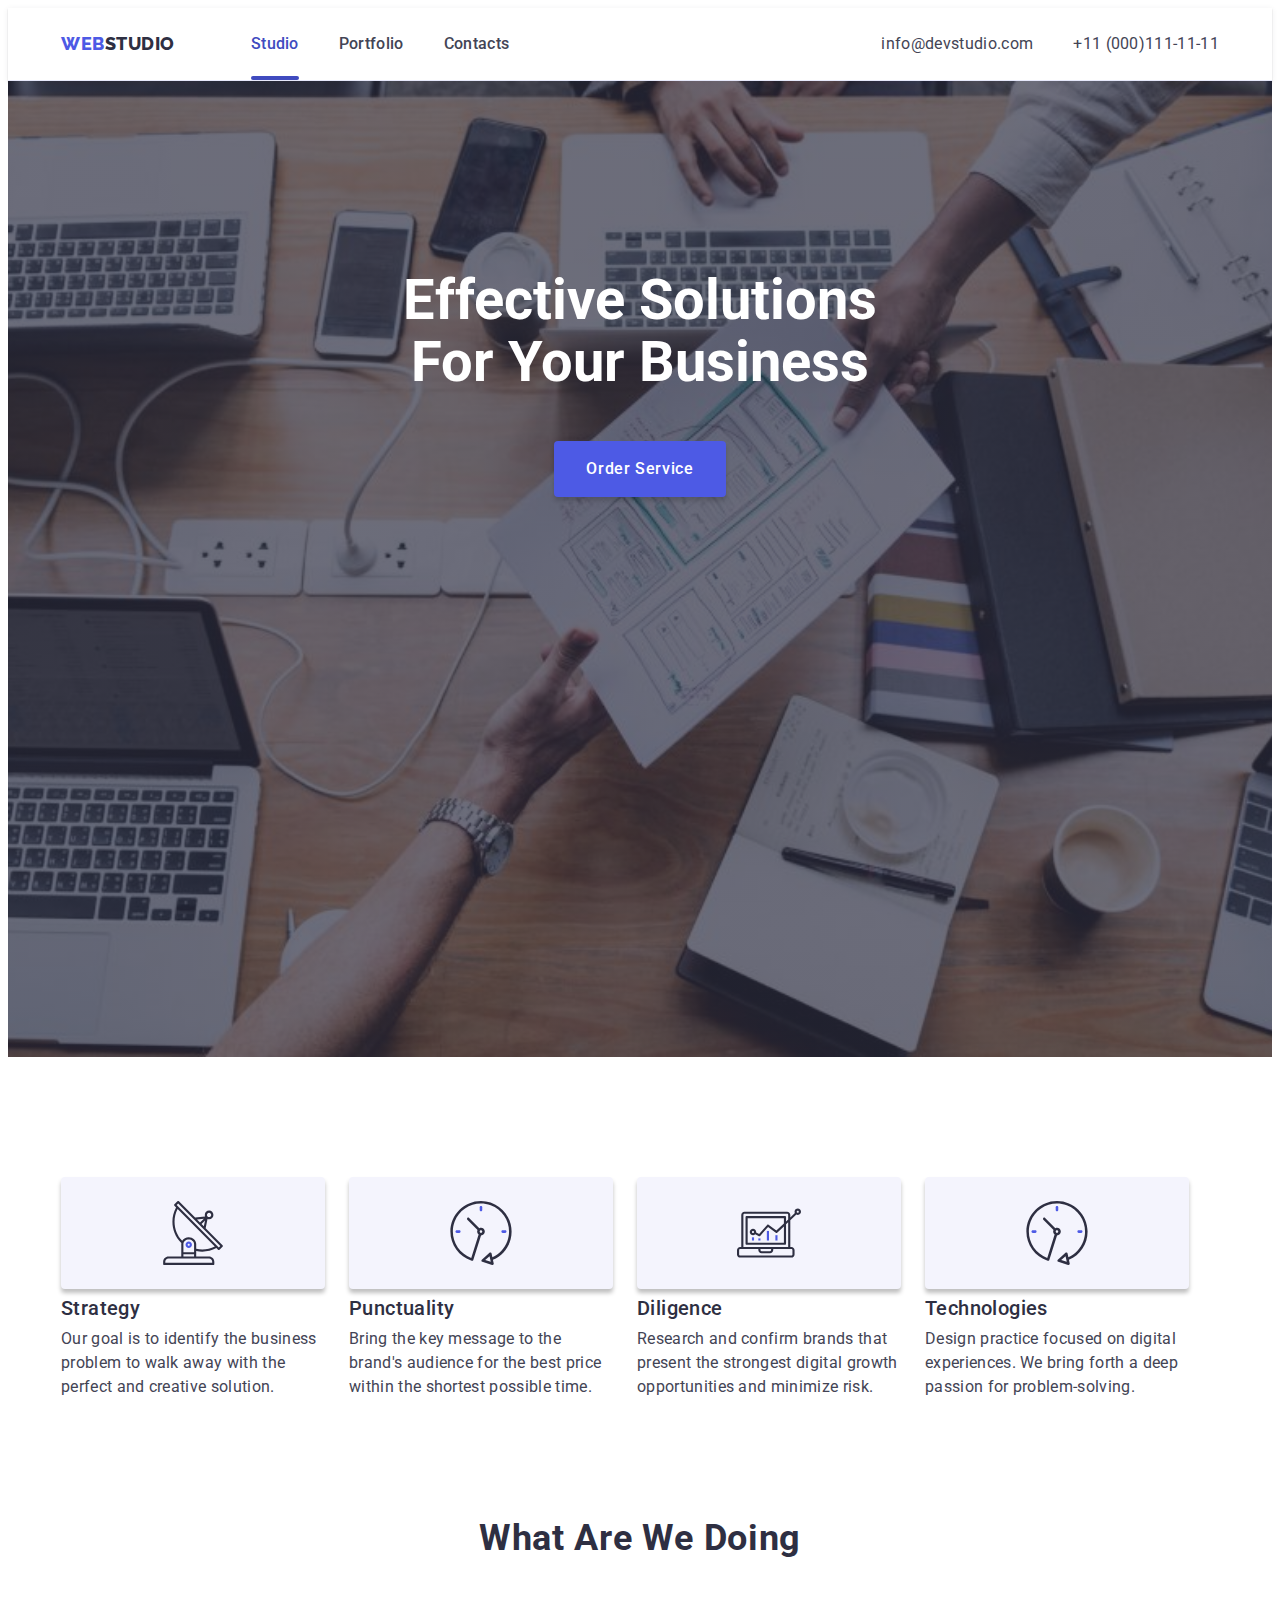
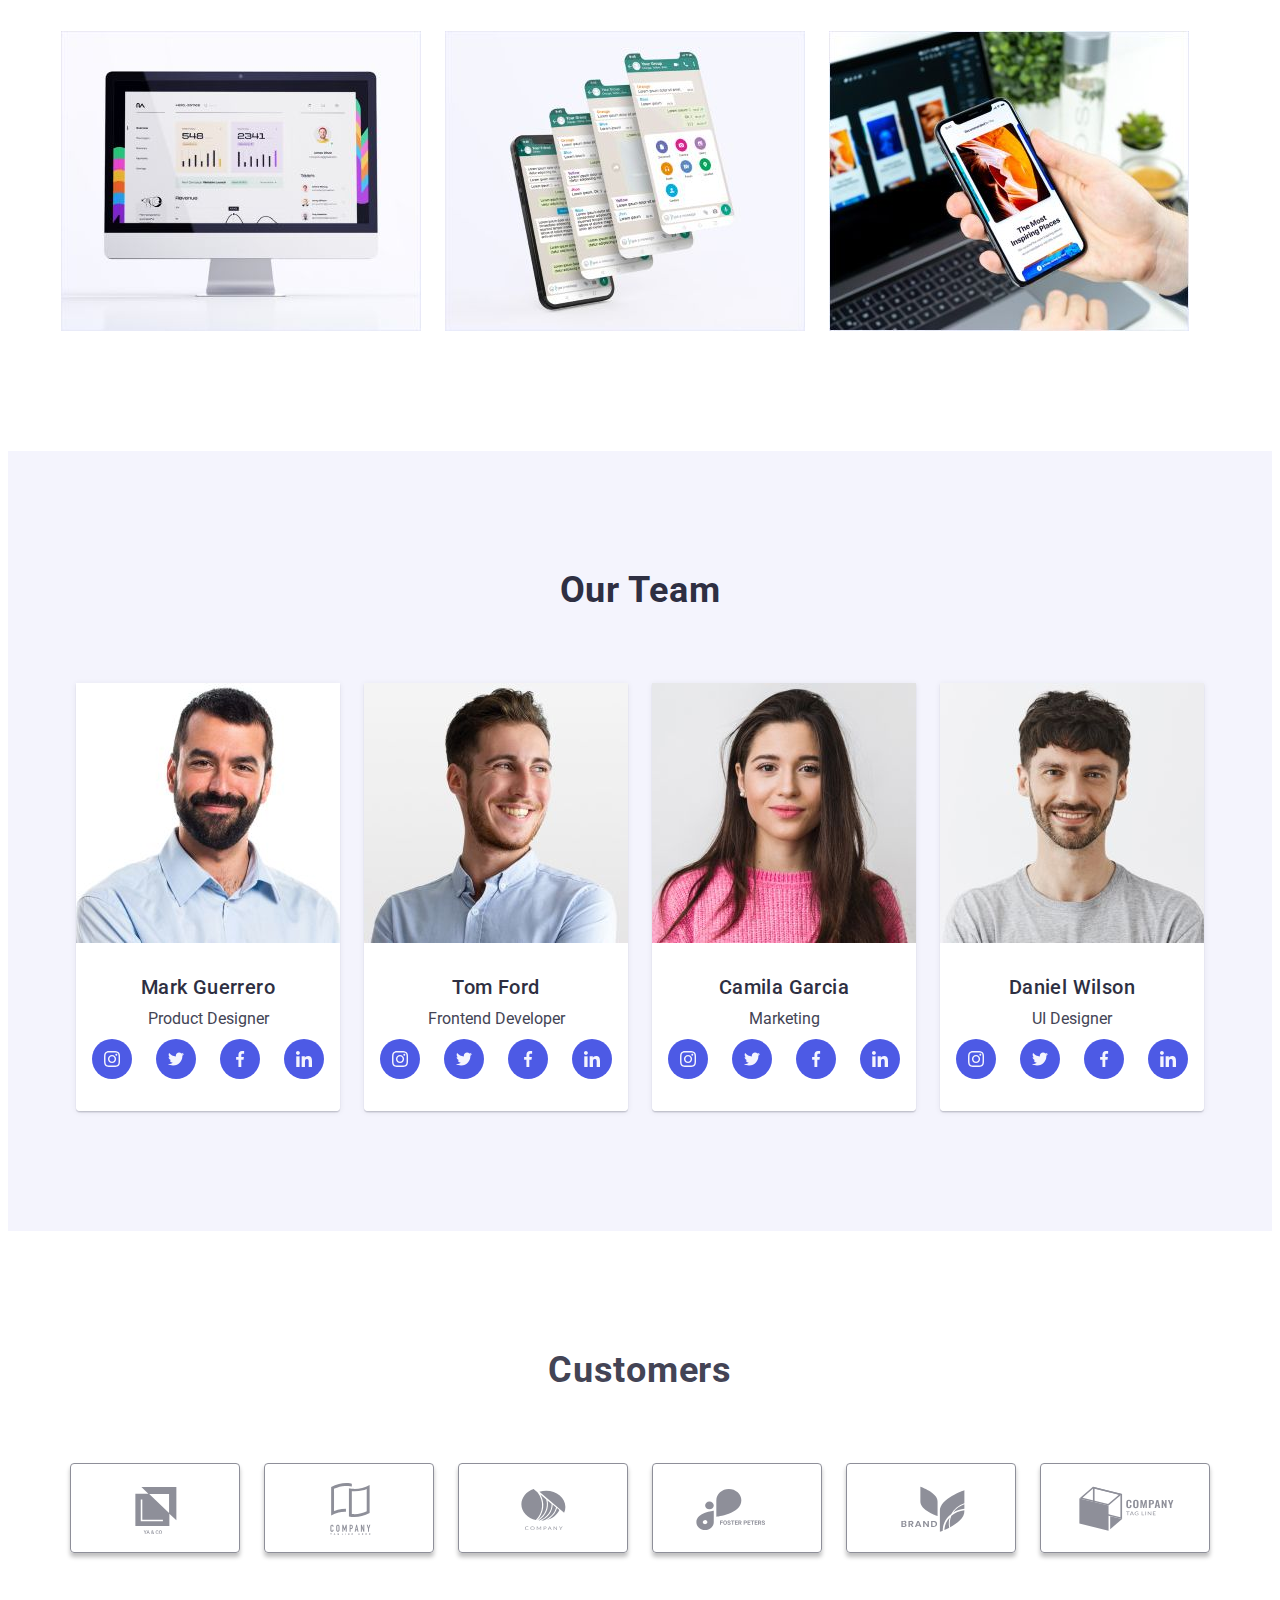
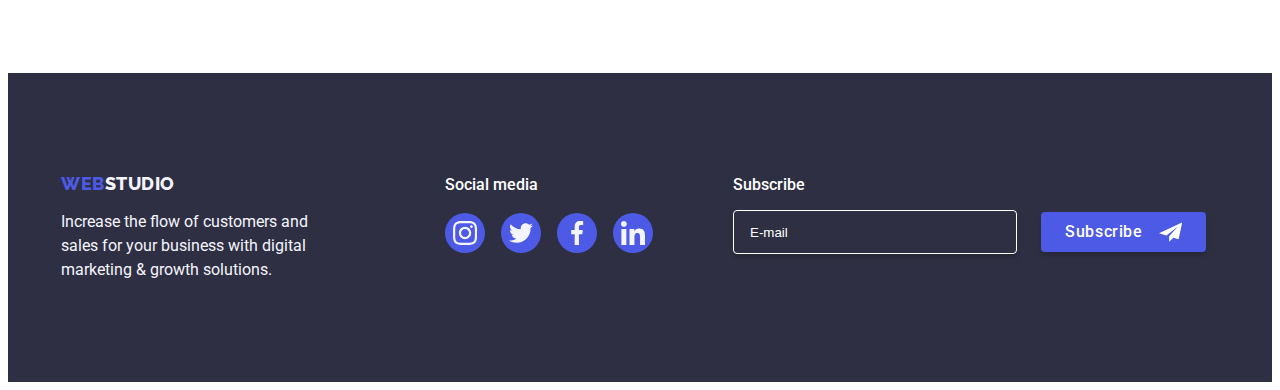
==== commit bba2e5e2: "final" ====
--- a/index.html
+++ b/index.html
@@ -25,8 +25,8 @@
             <nav class="header-nav">
                 <a href="./index.html" class="logo link">Web<span class="header-logo">Studio</span> </a>
 
-                <button class="menu-toggler js-open-menu" type="_button" aria-expanded="false"
-                    aria-controls="mobile menu">
+                <button class="menu-toggler js-open-menu" type="button" aria-expanded="false"
+                    aria-controls="mobile-menu">
                     <svg class="toggler-icon" width="32" height="22">
                         <use href="./images/icon.svg#icon-menu-hamburger"></use>
                     </svg>
@@ -99,7 +99,7 @@
                         </p>
                     </li>
                     <li class="features-item">
-                        <div class="container-features-icons"> <svg class="features-icon" width="64" height="64" class="icon-astronaut">
+                        <div class="container-features-icons"> <svg class="features-icon icon-astronaut" width="64" height="64">
                                 <use href="./images/icon.svg#icon-clock"></use>
                             </svg></div>
                         <h3 class="features-title title">Technologies</h3>
@@ -135,7 +135,7 @@
                 <ul class="team-list list">
                     <li class="team-item">
                         
-                        <img srcset="./images/Team/team_1@1x.jpg 1x, ./images/Team/team_1@2x.jpg 2x" src="./images/Team/team_1@1x.jpg" alt="Mark Guerrero's photo" width="264px">
+                        <img srcset="./images/Team/team_1@1x.jpg 1x, ./images/Team/team_1@2x.jpg 2x" src="./images/Team/team_1@1x.jpg" alt="Mark Guerrero's photo" width="264">
                         <div class="team-description">
                             <h3 class=" team-subtitle title">Mark Guerrero</h3>
                             <p class="team-text text">Product Designer</p>
@@ -164,7 +164,7 @@
                         </div>
 
                     </li>
-                    <li class="team-item"><img srcset="./images/Team/team_2@1x.jpg 1x, ./images/Team/team_2@2x.jpg 2x" src="./images/Team/team_2@1x.jpg" alt="Tom Ford's photo" width="264px">
+                    <li class="team-item"><img srcset="./images/Team/team_2@1x.jpg 1x, ./images/Team/team_2@2x.jpg 2x" src="./images/Team/team_2@1x.jpg" alt="Tom Ford's photo" width="264">
                         <div class="team-description">
                             <h3 class=" team-subtitle title">Tom Ford</h3>
                             <p class="team-text text">Frontend Developer</p>
@@ -193,7 +193,7 @@
                         </div>
 
                     </li>
-                    <li class="team-item"><img srcset="./images/Team/team_3@1x.jpg 1x, ./images/Team/team_3@2x.jpg 2x" src="./images/Team/team_3@1x.jpg" alt="Camia Garica's photo" width="264px">
+                    <li class="team-item"><img srcset="./images/Team/team_3@1x.jpg 1x, ./images/Team/team_3@2x.jpg 2x" src="./images/Team/team_3@1x.jpg" alt="Camia Garica's photo" width="264">
                         <div class="team-description">
                             <h3 class=" team-subtitle title">Camila Garcia</h3>
                             <p class="team-text text">Marketing</p>
@@ -222,7 +222,7 @@
                         </div>
 
                     </li>
-                    <li class="team-item"> <img srcset="./images/Team/team_4@1x.jpg 1x, ./images/Team/team_4@2x.jpg 2x" src="./images/Team/team_4@1x.jpg" alt="Daniel's photo" width="264px">
+                    <li class="team-item"> <img srcset="./images/Team/team_4@1x.jpg 1x, ./images/Team/team_4@2x.jpg 2x" src="./images/Team/team_4@1x.jpg" alt="Daniel's photo" width="264">
                         <div class="team-description">
                             <h3 class=" team-subtitle title">Daniel Wilson</h3>
                             <p class="team-text text">UI Designer</p>
@@ -378,7 +378,7 @@
             <!-- mobile menu navigation -->
       
             <div class="container mobile-menu-container">
-                <button class="menu-toggle js-close-menu">
+                <button class="menu-toggle js-close-menu" type="button">
                     <svg class="icon-menu-close" width="8" height="8">
                         <use href="./images/icon.svg#icon-close-modal"></use>
                     </svg>
@@ -421,10 +421,8 @@
                         class="team-icons-link"><svg class="team-icons" width="24" height="24">
                             <use href="./images/icon.svg#icon-linkedin2"></use>
                         </svg></a></li>
-            </ul></div>
-               
-      
-
+            </ul>
+        </div>    
     </div>
 
     <!-- Modal window -->
@@ -432,7 +430,7 @@
     <div data-modal class="backdrop is-hidden">
         <div class="modal">
 
-            <button data-modal-close class="modal-btn btn">
+            <button data-modal-close class="modal-btn btn" type="button">
                 <svg class="modal-svg" width="8" height="8">
                     <use href="./images/icon.svg#icon-close-modal"></use>
                 </svg>
@@ -461,7 +459,7 @@
 
                 </span>
 
-                <label for="mail" class="label" for="email">Email</label>
+                <label for="mail" class="label">Email</label>
                 <span class="modal-icon-wrapper">
                     <input id="mail" class="modal-input input" type="email" name="email">
                     <svg class="modal-icon" width="18" height="24">
--- a/css/styles.css
+++ b/css/styles.css
@@ -284,6 +284,23 @@
   }
 }
 
+.header-link {
+
+  display: block;
+  padding-top: 24px;
+  padding-bottom: 24px;
+
+  transition-property: color;
+  transition-duration: 250ms;
+  transition-timing-function: var(--cubic);
+
+}
+
+.header-link:hover,
+.header-link:focus {
+  color: var(--color-ocean);
+}
+
 .current {
   position: relative;
 }
@@ -292,7 +309,7 @@
   content: "";
 
   position: absolute;
-  bottom: -22px;
+  bottom: 0;
 
   display: block;
   width: 100%;
@@ -301,6 +318,8 @@
 
   background-color: var(--color-ocean);
 }
+
+
 
 .contacts-list {
   display: flex;
@@ -425,6 +444,8 @@
 
 @media only screen and (min-width: 1158px) {
   .hero {
+    padding-top:188px;
+    padding-bottom: 188px;;
     max-width: 1440px;
     height: 600px;
   }
@@ -438,6 +459,17 @@
   justify-content: space-between;
 }
 
+@media only screen and (max-width: 427px) {
+  
+   .hero .container {
+
+    gap: 32px;
+    
+  }
+}
+
+
+
 @media only screen and (min-width: 768px) {
   .hero .container {
     gap: 36px;
@@ -458,6 +490,25 @@
   text-transform: capitalize;
 
   color: var(--color-white);
+}
+
+@media only screen and (max-width: 427px) {
+   
+  .hero-title{
+
+    font-size: 30px;
+    
+  }
+}
+
+@media only screen and (min-width: 768px) {
+.hero-title {
+
+  max-width: 496px;
+
+  font-size: 56px;
+    
+  }
 }
 
 .hero-btn {
@@ -635,8 +686,7 @@
 
 @media only screen and (min-width: 768px) and (max-width: 1157px) {
   .team > .container {
-    padding-left: 108px;
-    padding-right: 108px;
+    width: 584px;
   }
 }
 .team-title {
@@ -672,6 +722,8 @@
   box-shadow: 0px 2px 1px 0px rgba(46, 47, 66, 0.08),
     0px 1px 1px 0px rgba(46, 47, 66, 0.16),
     0px 1px 6px 0px rgba(46, 47, 66, 0.08);
+
+    border-radius: 0px 0px 4px 4px;
 }
 
 .team-description {
@@ -712,8 +764,8 @@
 
 @media only screen and (min-width: 768px) and (max-width: 1157px) {
   .customers > .container {
-    padding-left: 108px;
-    padding-right: 108px;
+    
+    width: 584px;
   }
 }
 
@@ -827,13 +879,15 @@
 
 @media only screen and (min-width: 768px) and (max-width: 1157px) {
   .footer > .container {
-    padding-left: 108px;
+
+    width: 584px;
   }
 }
 
 @media only screen and (min-width: 1158px) {
   .footer > .container {
-    gap: 80px;
+    gap:0;
+
   }
 }
 
@@ -853,7 +907,7 @@
 
 @media only screen and (min-width: 1158px) {
   .container-left {
-    margin-right: 40px;
+    margin-right: 120px;
   }
 }
 
@@ -879,6 +933,14 @@
 @media only screen and (min-width: 768px) {
   .container-right {
     text-align: left;
+  }
+}
+
+@media only screen and (min-width: 1158px) {
+   
+  .container-right {
+    margin-right: 80px;
+    
   }
 }
 
@@ -961,10 +1023,10 @@
 }
 
 .subscribe-input {
-  /* 
-  width: 264px; */
+  
   display: block;
-  width: 100%;
+  width: calc(100vw - 32px);
+  max-width: 398px;
   height: 40px;
   padding-left: 16px;
   border: 1px solid var(--color-white);
@@ -1179,6 +1241,9 @@
 .mobile-menu-container {
   position: relative;
 
+  width: 100%;
+  height: 100vh;
+
   padding-top: 80px;
   padding-right: 35px;
   padding-bottom: 40px;
@@ -1224,11 +1289,68 @@
   .nav-list-mobile {
     margin-bottom: 190px;
   }
-}
+
+ 
+    /* current page underline */
+
+  
+  }
+
+
+  @media only screen and (max-height: 750px) {
+    .nav-list-mobile {
+      
+      margin-bottom: 100px;
+    }
+
+    .current::after {
+
+      bottom: -18px;
+    }
+  
+  }
+
+  @media only screen and (max-height: 560px) {
+    
+    .nav-list-mobile {
+
+      margin-bottom: 70px;
+
+      font-size: 30px;
+
+    }
+
+    /* cuurent page underline */
+
+    .current::after {
+
+      bottom: -12px;
+    }
+  }
+
+
+
 
 .nav-item-mobile:not(:last-child) {
   margin-bottom: 40px;
 }
+
+@media only screen and (max-height: 650px) {
+  
+  .nav-item-mobile:not(:last-child) {
+    
+    margin-bottom: 30px;
+  }
+
+  @media screen and (max-height: 560px) {
+    
+    .nav-item-mobile:not(:last-child) {
+    
+      margin-bottom: 20px;
+    }
+  }
+}
+
 
 .header-link-mobile:hover,
 .header-link-mobile:focus {
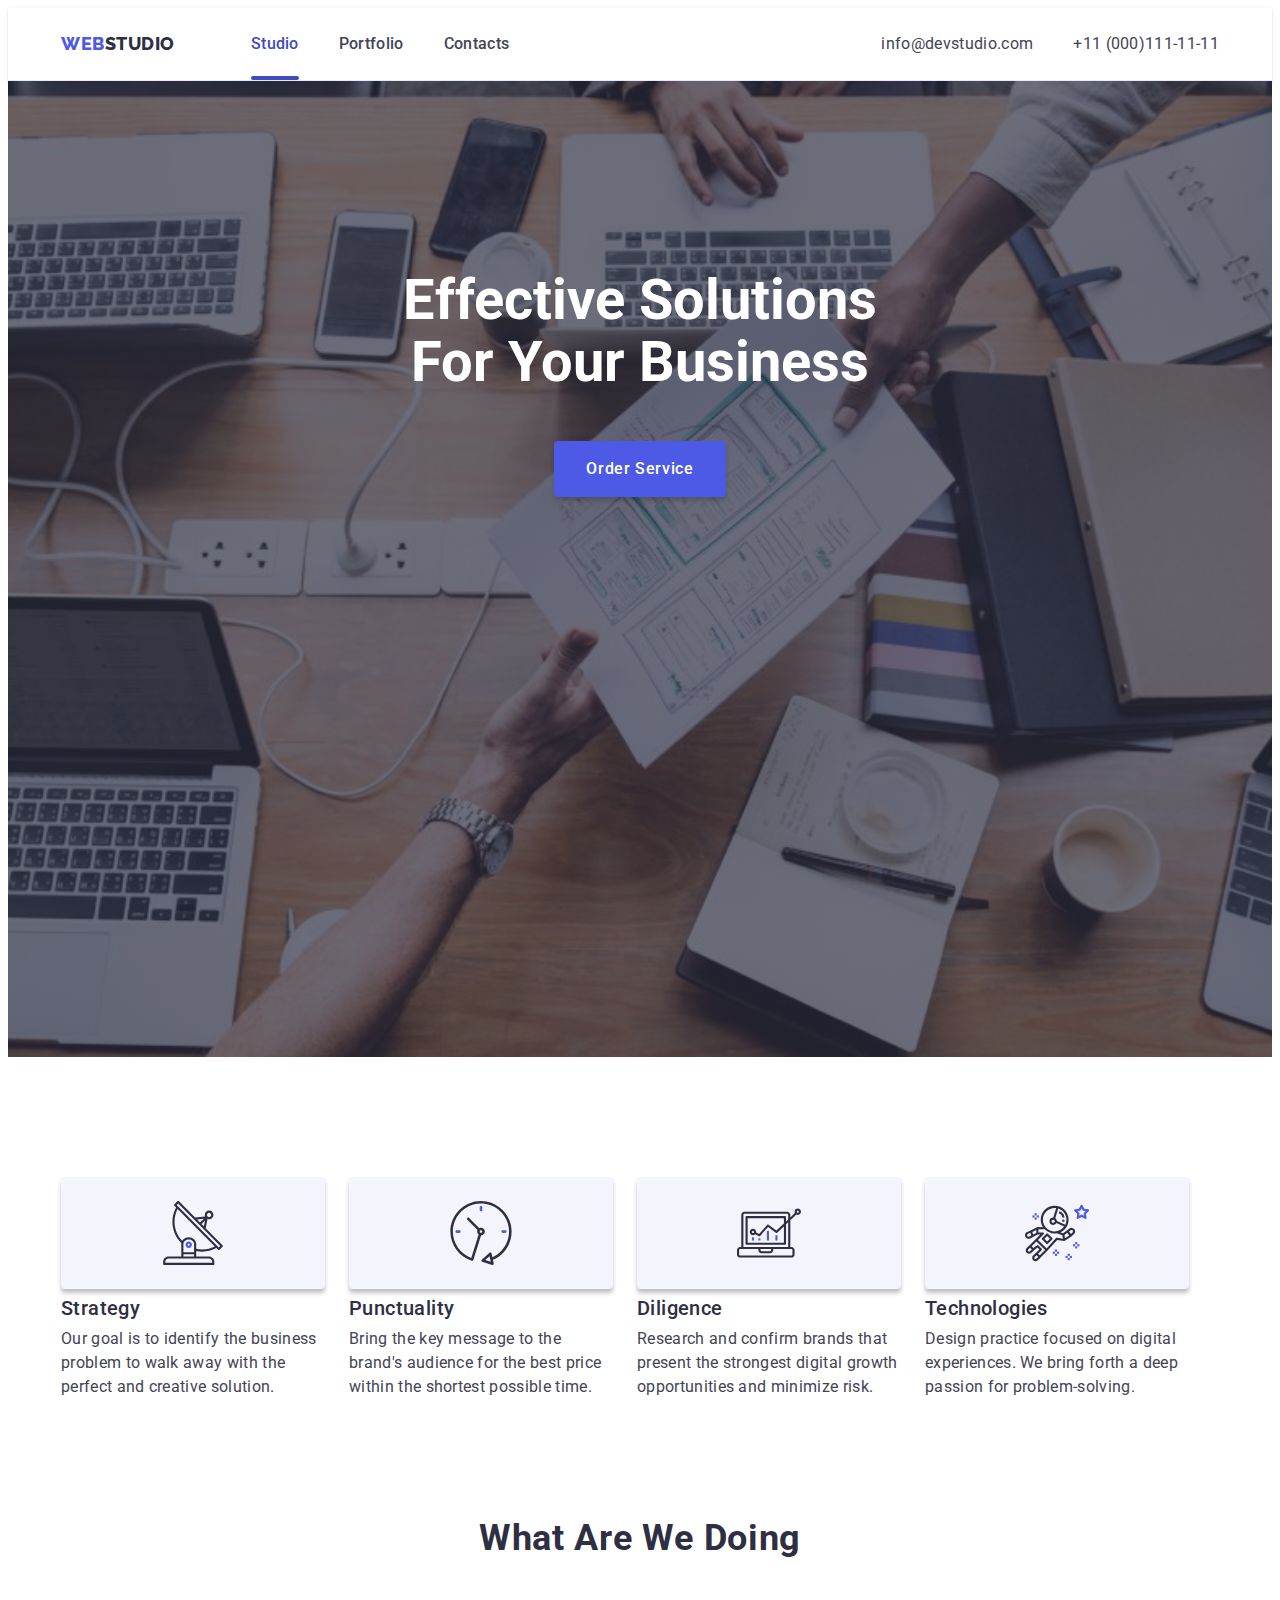
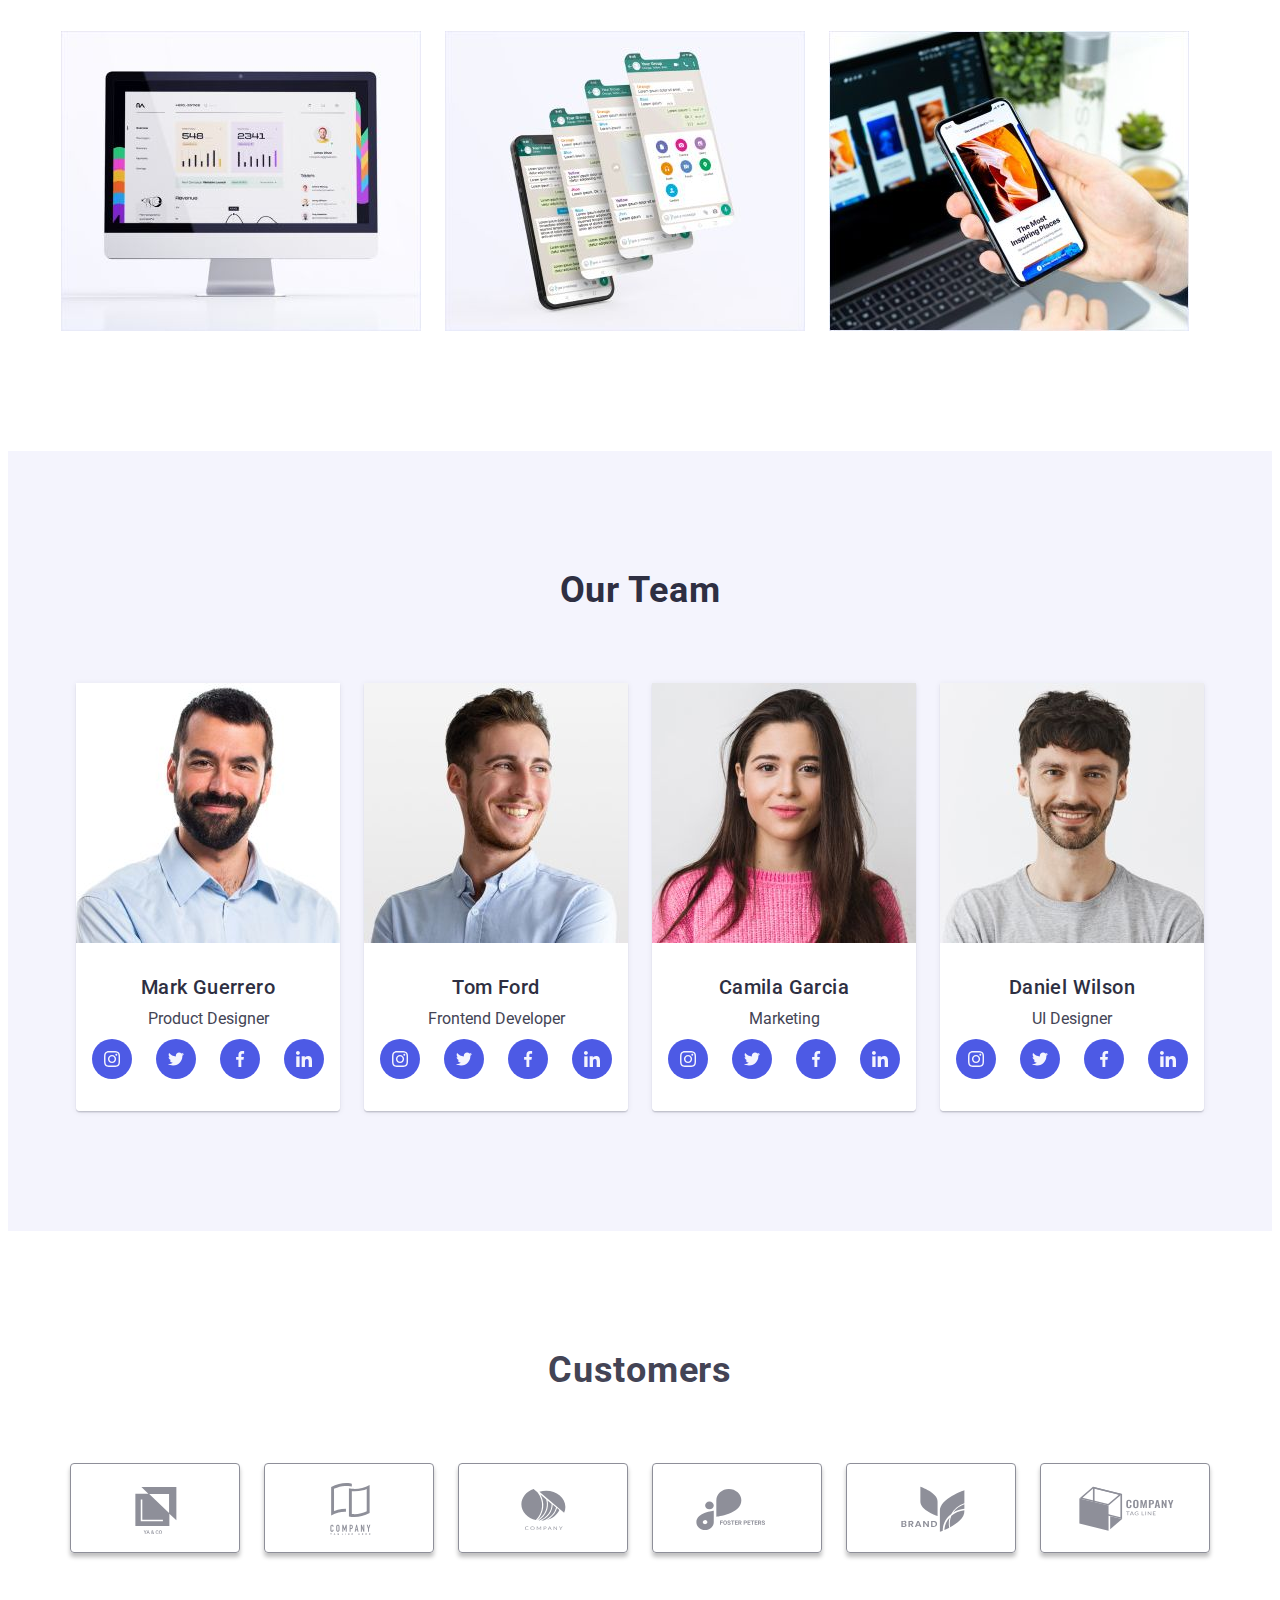
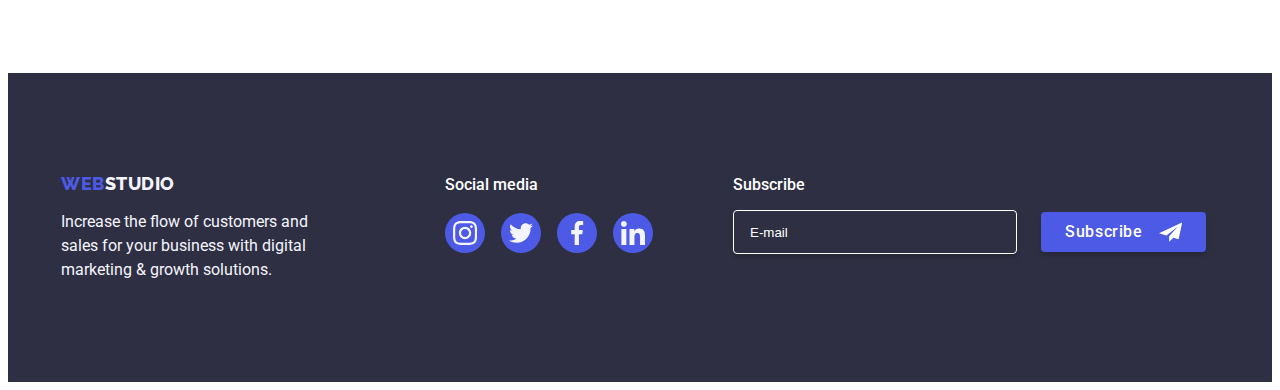
==== commit 4b51b948: "final" ====
--- a/index.html
+++ b/index.html
@@ -64,7 +64,7 @@
         <section class="features">
             <div class="container">
                 <h2 class="title visually-hidden">features</h2>
-              
+
 
                 <ul class="features-list list">
 
@@ -99,8 +99,9 @@
                         </p>
                     </li>
                     <li class="features-item">
-                        <div class="container-features-icons"> <svg class="features-icon icon-astronaut" width="64" height="64">
-                                <use href="./images/icon.svg#icon-clock"></use>
+                        <div class="container-features-icons"> <svg class="features-icon icon-astronaut" width="64"
+                                height="64">
+                                <use href="./images/icon.svg#icon-astronaut"></use>
                             </svg></div>
                         <h3 class="features-title title">Technologies</h3>
                         <p class="features-text text">Design practice focused on digital experiences. We bring forth a
@@ -118,10 +119,13 @@
         <section class="work">
             <div class="container">
                 <h2 class="work-title title">What are we doing</h2>
-                <ul class="work-list list">    
-                    <li class="work-item"><img srcset="./images/Wwd/1wwd@1x.jpg 1x, ./images/Wwd/1wwd@2x.jpg 2x " src="./images/Wwd/1wwd@1x.jpg" alt="desktop monitor" width="360"></li>
-                    <li class="work-item"> <img srcset="./images/Wwd/2wwd@1x.jpg 1x, ./images/Wwd/2wwd@2x.jpg 2x " src="./images/Wwd/2wwd@1x.jpg" alt="mobile application" width="360"></li>
-                    <li class="work-item"> <img srcset="./images/Wwd/3wwd@1x.jpg 1x, ./images/Wwd/3wwd@2x.jpg 2x " src="./images/Wwd/3wwd@1x.jpg" alt="mobile phone" width="360"></li>
+                <ul class="work-list list">
+                    <li class="work-item"><img srcset="./images/Wwd/1wwd@1x.jpg 1x, ./images/Wwd/1wwd@2x.jpg 2x "
+                            src="./images/Wwd/1wwd@1x.jpg" alt="desktop monitor" width="360"></li>
+                    <li class="work-item"> <img srcset="./images/Wwd/2wwd@1x.jpg 1x, ./images/Wwd/2wwd@2x.jpg 2x "
+                            src="./images/Wwd/2wwd@1x.jpg" alt="mobile application" width="360"></li>
+                    <li class="work-item"> <img srcset="./images/Wwd/3wwd@1x.jpg 1x, ./images/Wwd/3wwd@2x.jpg 2x "
+                            src="./images/Wwd/3wwd@1x.jpg" alt="mobile phone" width="360"></li>
 
                 </ul>
             </div>
@@ -134,8 +138,9 @@
                 <h2 class="team-title title">Our Team</h2>
                 <ul class="team-list list">
                     <li class="team-item">
-                        
-                        <img srcset="./images/Team/team_1@1x.jpg 1x, ./images/Team/team_1@2x.jpg 2x" src="./images/Team/team_1@1x.jpg" alt="Mark Guerrero's photo" width="264">
+
+                        <img srcset="./images/Team/team_1@1x.jpg 1x, ./images/Team/team_1@2x.jpg 2x"
+                            src="./images/Team/team_1@1x.jpg" alt="Mark Guerrero's photo" width="264">
                         <div class="team-description">
                             <h3 class=" team-subtitle title">Mark Guerrero</h3>
                             <p class="team-text text">Product Designer</p>
@@ -164,7 +169,8 @@
                         </div>
 
                     </li>
-                    <li class="team-item"><img srcset="./images/Team/team_2@1x.jpg 1x, ./images/Team/team_2@2x.jpg 2x" src="./images/Team/team_2@1x.jpg" alt="Tom Ford's photo" width="264">
+                    <li class="team-item"><img srcset="./images/Team/team_2@1x.jpg 1x, ./images/Team/team_2@2x.jpg 2x"
+                            src="./images/Team/team_2@1x.jpg" alt="Tom Ford's photo" width="264">
                         <div class="team-description">
                             <h3 class=" team-subtitle title">Tom Ford</h3>
                             <p class="team-text text">Frontend Developer</p>
@@ -193,7 +199,8 @@
                         </div>
 
                     </li>
-                    <li class="team-item"><img srcset="./images/Team/team_3@1x.jpg 1x, ./images/Team/team_3@2x.jpg 2x" src="./images/Team/team_3@1x.jpg" alt="Camia Garica's photo" width="264">
+                    <li class="team-item"><img srcset="./images/Team/team_3@1x.jpg 1x, ./images/Team/team_3@2x.jpg 2x"
+                            src="./images/Team/team_3@1x.jpg" alt="Camia Garica's photo" width="264">
                         <div class="team-description">
                             <h3 class=" team-subtitle title">Camila Garcia</h3>
                             <p class="team-text text">Marketing</p>
@@ -222,7 +229,8 @@
                         </div>
 
                     </li>
-                    <li class="team-item"> <img srcset="./images/Team/team_4@1x.jpg 1x, ./images/Team/team_4@2x.jpg 2x" src="./images/Team/team_4@1x.jpg" alt="Daniel's photo" width="264">
+                    <li class="team-item"> <img srcset="./images/Team/team_4@1x.jpg 1x, ./images/Team/team_4@2x.jpg 2x"
+                            src="./images/Team/team_4@1x.jpg" alt="Daniel's photo" width="264">
                         <div class="team-description">
                             <h3 class=" team-subtitle title">Daniel Wilson</h3>
                             <p class="team-text text">UI Designer</p>
@@ -368,61 +376,70 @@
             </div>
 
         </div>
-    </footer> 
+    </footer>
 
     <!-- Mobile header menu -->
 
 
     <div class="menu-container js-menu-container" id="mobile-menu">
 
-            <!-- mobile menu navigation -->
+        <!-- mobile menu navigation -->
+
+        <div class="container mobile-menu-container">
+            <button class="menu-toggle js-close-menu" type="button">
+                <svg class="icon-menu-close" width="8" height="8">
+                    <use href="./images/icon.svg#icon-close-modal"></use>
+                </svg>
+            </button>
+            <div class="mobile-menu-wrapper">
+                <ul class="nav-list-mobile list">
+                    <li class="nav-item-mobile"><a href="./index.html"
+                            class="header-link-mobile link current">Studio</a></li>
+                    <li class="nav-item-mobile"><a href="./portfolio.html" class="header-link-mobile link">Portfolio</a>
+                    </li>
+                    <li class="nav-item-mobile"><a href="" class="header-link-mobile link">Contacts</a></li>
+                </ul>
+
+<div class="mobile-menu-contacts">
+         <!-- mobile menu adress -->
+
+         <ul class="contacts-list-mobile list">
+            <li class="contact-item-mobile"><a href="tel:+110001111111" class="contact-link-mobile link">+11
+                    (000) 111-11-11</a></li>
+            <li class="contact-item-mobile"><a href="mailto:info@devstudio.com"
+                    class="contact-link-mobile link">info@devstudio.com</a></li>
+        </ul>
+
+              <!-- mobile menu social links -->
+    <ul class="team-icons-list">
+        <li class="team-icons-item list"><a href="https://www.instagram.com" aria-label="instagram logo"
+                target="_blank" rel="noopener norefferer" class="team-icons-link"><svg class="team-icons"
+                    width="24" height="24">
+                    <use href="./images/icon.svg#icon-instagram2"></use>
+                </svg></a></li>
+        <li class="team-icons-item list"><a href="https://www.twitter.com" aria-label="twitter logo"
+                target="_blank" rel="noopener norefferer" class="team-icons-link"><svg class="team-icons"
+                    width="24" height="24">
+                    <use href="./images/icon.svg#icon-twitter2"></use>
+                </svg></a></li>
+        <li class="team-icons-item list"><a href="https://www.facebook.com" aria-label="facebook logo"
+                target="_blank" rel="noopener norefferer" class="team-icons-link"><svg class="team-icons"
+                    width="24" height="24">
+                    <use href="./images/icon.svg#icon-facebook2"></use>
+                </svg></a></li>
+        <li class="team-icons-item list"><a href="https://wwww.linkedin.com" aria-label="linkedIn logo"
+                target="_blank" rel="noopener norefferer" class="team-icons-link"><svg class="team-icons"
+                    width="24" height="24">
+                    <use href="./images/icon.svg#icon-linkedin2"></use>
+                </svg></a></li>
+    </ul>
+</div>
+           
+            </div>
+
+
       
-            <div class="container mobile-menu-container">
-                <button class="menu-toggle js-close-menu" type="button">
-                    <svg class="icon-menu-close" width="8" height="8">
-                        <use href="./images/icon.svg#icon-close-modal"></use>
-                    </svg>
-                </button> 
-                <ul class="nav-list-mobile list">
-                    <li class="nav-item-mobile"><a href="./index.html" class="header-link-mobile link current">Studio</a></li>
-                    <li class="nav-item-mobile"><a href="./portfolio.html" class="header-link-mobile link">Portfolio</a></li>
-                    <li class="nav-item-mobile"><a href="" class="header-link-mobile link">Contacts</a></li>
-                </ul>
-    
-                <!-- mobile menu adress -->
-         
-   
-                <ul class="contacts-list-mobile list">
-                    <li class="contact-item-mobile"><a href="tel:+110001111111" class="contact-link-mobile link">+11 (000) 111-11-11</a></li>
-                    <li class="contact-item-mobile"><a href="mailto:info@devstudio.com"
-                            class="contact-link-mobile link">info@devstudio.com</a></li>
-                </ul>
-      
-    
-             <!-- mobile menu social links -->
-            <ul class="team-icons-list">
-                <li class="team-icons-item list"><a href="https://www.instagram.com"
-                        aria-label="instagram logo" target="_blank" rel="noopener norefferer"
-                        class="team-icons-link"><svg class="team-icons" width="24" height="24">
-                            <use href="./images/icon.svg#icon-instagram2"></use>
-                        </svg></a></li>
-                <li class="team-icons-item list"><a href="https://www.twitter.com"
-                        aria-label="twitter logo" target="_blank" rel="noopener norefferer"
-                        class="team-icons-link"><svg class="team-icons" width="24" height="24">
-                            <use href="./images/icon.svg#icon-twitter2"></use>
-                        </svg></a></li>
-                <li class="team-icons-item list"><a href="https://www.facebook.com"
-                        aria-label="facebook logo" target="_blank" rel="noopener norefferer"
-                        class="team-icons-link"><svg class="team-icons" width="24" height="24">
-                            <use href="./images/icon.svg#icon-facebook2"></use>
-                        </svg></a></li>
-                <li class="team-icons-item list"><a href="https://wwww.linkedin.com"
-                        aria-label="linkedIn logo" target="_blank" rel="noopener norefferer"
-                        class="team-icons-link"><svg class="team-icons" width="24" height="24">
-                            <use href="./images/icon.svg#icon-linkedin2"></use>
-                        </svg></a></li>
-            </ul>
-        </div>    
+        </div>
     </div>
 
     <!-- Modal window -->
--- a/css/styles.css
+++ b/css/styles.css
@@ -1280,77 +1280,21 @@
   font-weight: 700;
   line-height: 1.11;
 
-  margin-bottom: 284px;
-
   color: var(--color-navy-blue);
 }
 
-@media only screen and (max-width: 427px) {
-  .nav-list-mobile {
-    margin-bottom: 190px;
-  }
-
- 
-    /* current page underline */
-
+.mobile-menu-wrapper {
+
+  height: 100%;
+  display: flex;
+  flex-direction: column;
+  justify-content: space-between;
   
-  }
-
-
-  @media only screen and (max-height: 750px) {
-    .nav-list-mobile {
-      
-      margin-bottom: 100px;
-    }
-
-    .current::after {
-
-      bottom: -18px;
-    }
-  
-  }
-
-  @media only screen and (max-height: 560px) {
-    
-    .nav-list-mobile {
-
-      margin-bottom: 70px;
-
-      font-size: 30px;
-
-    }
-
-    /* cuurent page underline */
-
-    .current::after {
-
-      bottom: -12px;
-    }
-  }
-
-
-
+}
 
 .nav-item-mobile:not(:last-child) {
   margin-bottom: 40px;
 }
-
-@media only screen and (max-height: 650px) {
-  
-  .nav-item-mobile:not(:last-child) {
-    
-    margin-bottom: 30px;
-  }
-
-  @media screen and (max-height: 560px) {
-    
-    .nav-item-mobile:not(:last-child) {
-    
-      margin-bottom: 20px;
-    }
-  }
-}
-
 
 .header-link-mobile:hover,
 .header-link-mobile:focus {
@@ -1364,7 +1308,7 @@
 /* menu adress mobile  */
 
 .contacts-list-mobile {
-  margin-bottom: 40px;
+  margin-bottom: 48px;
 }
 
 .contact-item-mobile:nth-child(1) {
@@ -1397,6 +1341,8 @@
   display: flex;
   gap: 56px;
   align-items: center;
+
+
 }
 
 @media only screen and (max-width: 427px) {
